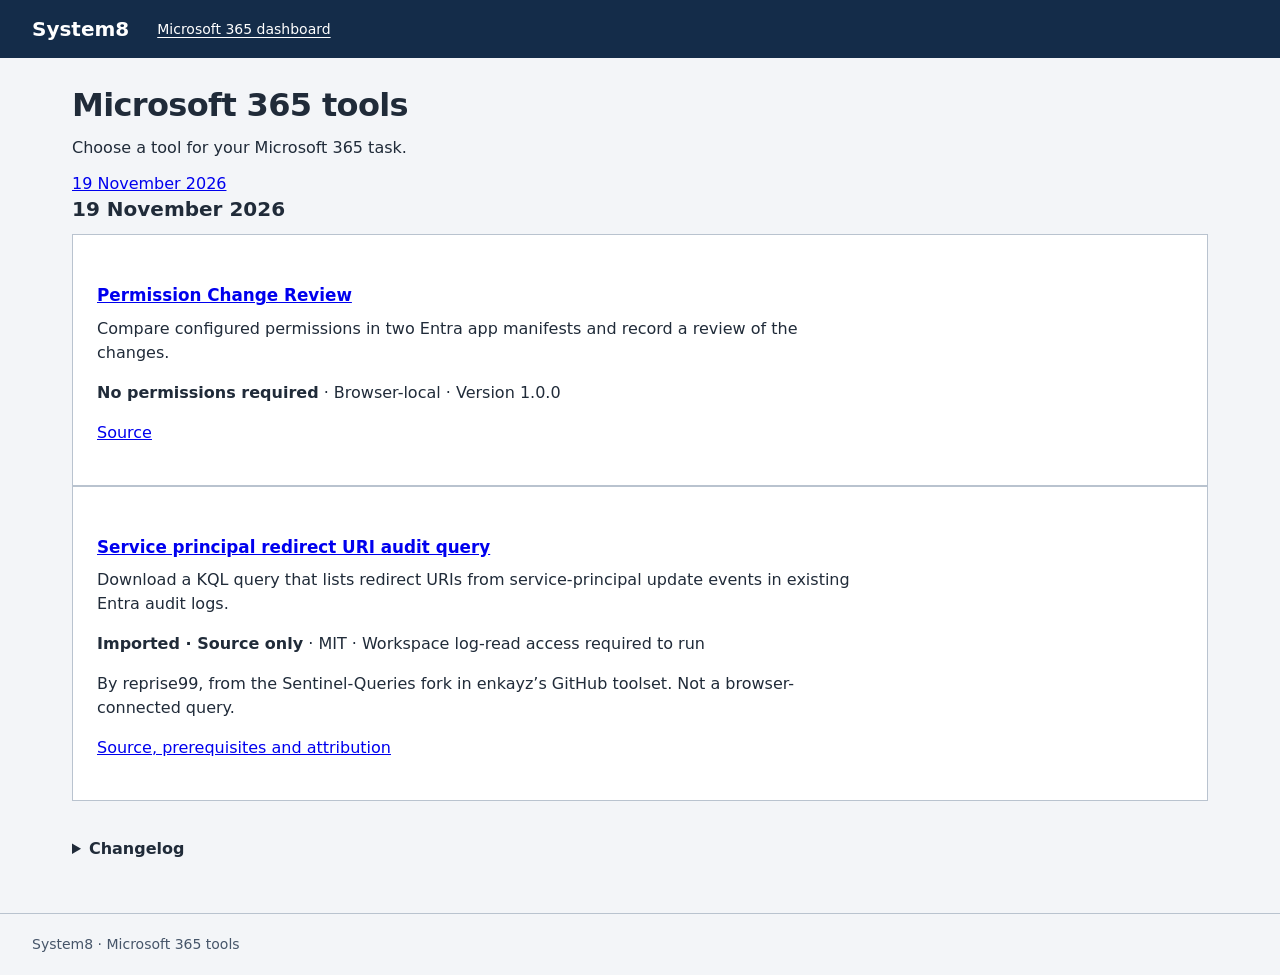
==== public/tools/index.html @ 9b2fc0ae "Publish manifest permission review and attributed query archive" ====
<!doctype html>
<html lang="en"><head><meta charset="utf-8"><meta name="viewport" content="width=device-width,initial-scale=1"><meta name="referrer" content="no-referrer"><meta http-equiv="Content-Security-Policy" content="default-src 'none'; style-src 'self'; base-uri 'none'; form-action 'none'"><title>Microsoft 365 tools · System8</title><link rel="stylesheet" href="./permission-change-review/style.css"></head><body><a class="skip" href="#main">Skip to tools</a><header><span class="brand">System8</span><a href="/">Microsoft 365 dashboard</a></header><main id="main"><h1>Microsoft 365 tools</h1><p class="purpose">Choose a tool for your Microsoft 365 task.</p><nav aria-label="Browse by date"><a href="#date-2026-11-19">19 November 2026</a></nav><section id="date-2026-11-19"><h2><time datetime="2026-11-19">19 November 2026</time></h2><article class="workspace"><h3><a href="./permission-change-review/">Permission Change Review</a></h3><p>Compare configured permissions in two Entra app manifests and record a review of the changes.</p><p><strong>No permissions required</strong> · Browser-local · Version 1.0.0</p><p><a href="https://github.com/enkayz/system8-m365-tools/tree/main/public/tools/permission-change-review">Source</a></p></article><article class="workspace"><h3><a href="./redirect-uri-audit/">Service principal redirect URI audit query</a></h3><p>Download a KQL query that lists redirect URIs from service-principal update events in existing Entra audit logs.</p><p><strong>Imported · Source only</strong> · MIT · Workspace log-read access required to run</p><p>By reprise99, from the Sentinel-Queries fork in enkayz’s GitHub toolset. Not a browser-connected query.</p><p><a href="./redirect-uri-audit/">Source, prerequisites and attribution</a></p></article></section><details class="data-help"><summary>Changelog</summary><p><time datetime="2026-11-19">2026-11-19</time> · Permission Change Review 1.0.0; added the attributed redirect URI query source download. The comparison begun on 18 November is first released today.</p></details></main><footer>System8 · Microsoft 365 tools</footer></body></html>
---- public/tools/permission-change-review/style.css ----
:root{font-family:"Segoe UI",system-ui,sans-serif;color:#202b39;background:#f3f5f8;font-size:16px;line-height:1.5;--blue:#005a9e;--navy:#142c49;--border:#b9c3cf;--muted:#465569;accent-color:var(--blue);color-scheme:light}*{box-sizing:border-box}body{margin:0}::selection{background:#bddcff;color:#142c49}:focus-visible{outline:3px solid #005a9e;outline-offset:3px}header{background:var(--navy);color:#fff;display:flex;flex-wrap:wrap;align-items:center;gap:28px;padding:14px 32px;font-size:.875rem}.brand{font-size:1.25rem;font-weight:650}main{max-width:1200px;margin:auto;padding:28px 32px 40px}h1{font-size:2rem;line-height:1.2;margin:0 0 12px;font-weight:650;letter-spacing:-.02em}h2{font-size:1.25rem;line-height:1.3;margin:0 0 12px;font-weight:650}h3{font-size:1.05rem;margin:24px 0 8px}.purpose{margin:0 0 12px}.custody{font-size:.875rem;color:#244361;margin:0 0 24px}p{max-width:75ch;margin:8px 0 16px}.workspace{background:#fff;border:1px solid var(--border);padding:24px}.help{color:var(--muted);font-size:.875rem}.editors{display:grid;grid-template-columns:minmax(0,1fr) minmax(0,1fr);gap:24px;margin-top:20px}label{display:block;font-weight:600;font-size:.9375rem;margin-bottom:8px}textarea,select,button,input{font:inherit;border-radius:3px}textarea{width:100%;min-height:210px;resize:vertical;padding:12px;border:1px solid #718298;background:#fff;color:#202b39;caret-color:var(--blue);font-size:.875rem}textarea::placeholder{color:#536278}textarea[aria-invalid=true]{border-color:#a4262c}.error{color:#a4262c;font-size:.875rem;min-height:21px;margin:4px 0 8px}.actions{display:flex;gap:12px;flex-wrap:wrap}button{padding:9px 16px;min-height:44px;cursor:pointer;border:1px solid #718298;background:#fff;color:#202b39;font-weight:600}button:hover:enabled{background:#e8eff7}.primary{background:var(--blue);border-color:var(--blue);color:#fff}.primary:hover:enabled{background:#004578}button:disabled{background:#e7ebef;color:#5b6673;border-color:#b9c3cf;cursor:not-allowed}#status{font-size:.875rem;color:var(--muted);margin:12px 0 0}#results{margin-top:32px}#results-heading:focus{outline-offset:6px}.notice{background:#e7eff8;padding:12px 16px;border:1px solid #9db9d5;font-size:.9375rem}.counts{display:flex;gap:0;flex-wrap:wrap;background:#e7edf4;border-block:1px solid var(--border);font-variant-numeric:tabular-nums}.counts span{padding:12px 24px 12px 0;margin-left:16px}.counts strong{font-size:1.125rem}.permissions{list-style:none;padding:0;margin:0}.permissions li{background:#fff;border:1px solid var(--border);padding:16px;margin-bottom:12px;overflow-wrap:anywhere}.permission-title{font-weight:650;margin:0 0 8px}.permission-id{margin:4px 0;font-size:.875rem}code{font-size:.875rem;overflow-wrap:anywhere}.role-note{color:#674500;background:#fff1ce;padding:8px 12px;margin:12px 0}.export{border-top:1px solid var(--border);padding-top:24px;margin-top:32px}.export p{font-size:.9375rem}.data-help{margin-top:28px}summary{cursor:pointer;font-weight:600;padding:8px 0;min-height:44px}details p{font-size:.9375rem;color:var(--muted)}footer{padding:20px 32px;border-top:1px solid var(--border);color:var(--muted);font-size:.875rem}.skip{position:absolute;left:8px;top:-100px;background:#fff;color:var(--blue);padding:12px;z-index:2}.skip:focus{top:8px}[hidden]{display:none!important}@media(max-width:650px){header{padding:12px 16px;gap:16px}main{padding:24px 16px 32px}h1{font-size:1.625rem}.workspace{padding:16px}.editors{grid-template-columns:minmax(0,1fr);gap:12px}textarea{min-height:170px}.actions{flex-direction:column}.actions button{width:100%}.counts span{padding-right:12px;margin-left:12px}footer{padding:16px}input[type=file]{max-width:100%}}.review-reason{min-height:80px}select{padding:8px 12px;border:1px solid #718298;background:#fff;color:#202b39;min-height:44px;margin-bottom:16px}header a{color:#fff;text-underline-offset:3px}header a:focus-visible{outline-color:#fff}footer a{color:var(--blue);text-underline-offset:3px}@media(forced-colors:active){button,.permissions li,.notice{border:1px solid ButtonText}}
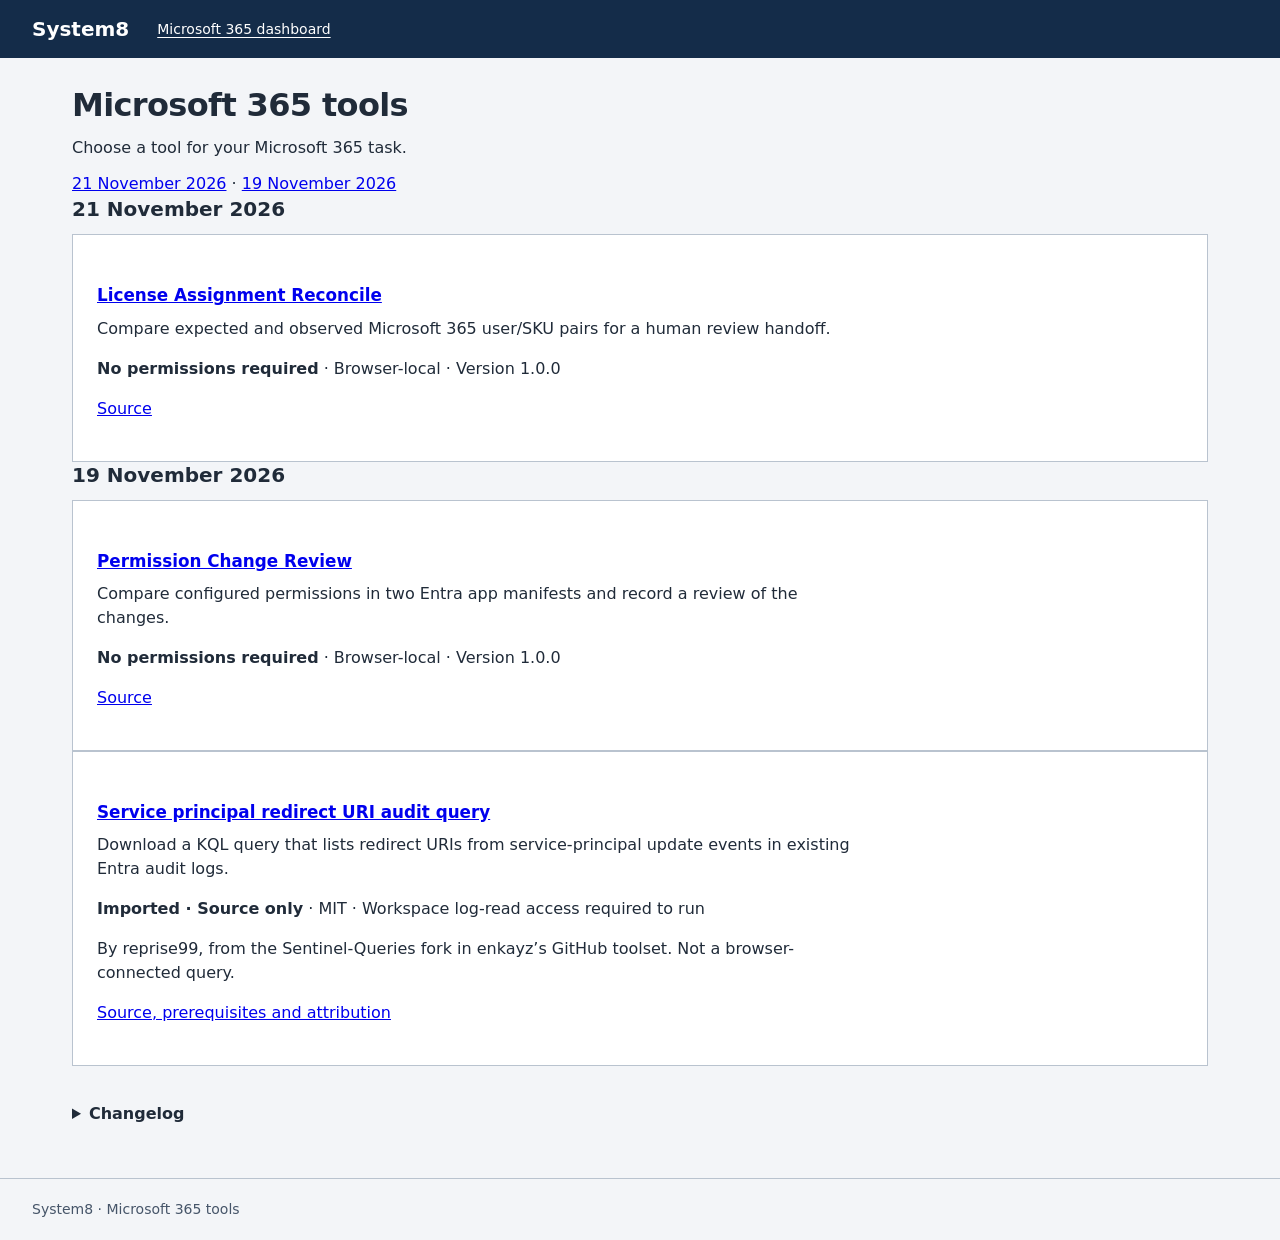
==== commit 955e9883: "feat: publish local license assignment reconciliation tool" ====
--- a/public/tools/index.html
+++ b/public/tools/index.html
@@ -1,2 +1,2 @@
 <!doctype html>
-<html lang="en"><head><meta charset="utf-8"><meta name="viewport" content="width=device-width,initial-scale=1"><meta name="referrer" content="no-referrer"><meta http-equiv="Content-Security-Policy" content="default-src 'none'; style-src 'self'; base-uri 'none'; form-action 'none'"><title>Microsoft 365 tools · System8</title><link rel="stylesheet" href="./permission-change-review/style.css"></head><body><a class="skip" href="#main">Skip to tools</a><header><span class="brand">System8</span><a href="/">Microsoft 365 dashboard</a></header><main id="main"><h1>Microsoft 365 tools</h1><p class="purpose">Choose a tool for your Microsoft 365 task.</p><nav aria-label="Browse by date"><a href="#date-2026-11-19">19 November 2026</a></nav><section id="date-2026-11-19"><h2><time datetime="2026-11-19">19 November 2026</time></h2><article class="workspace"><h3><a href="./permission-change-review/">Permission Change Review</a></h3><p>Compare configured permissions in two Entra app manifests and record a review of the changes.</p><p><strong>No permissions required</strong> · Browser-local · Version 1.0.0</p><p><a href="https://github.com/enkayz/system8-m365-tools/tree/main/public/tools/permission-change-review">Source</a></p></article><article class="workspace"><h3><a href="./redirect-uri-audit/">Service principal redirect URI audit query</a></h3><p>Download a KQL query that lists redirect URIs from service-principal update events in existing Entra audit logs.</p><p><strong>Imported · Source only</strong> · MIT · Workspace log-read access required to run</p><p>By reprise99, from the Sentinel-Queries fork in enkayz’s GitHub toolset. Not a browser-connected query.</p><p><a href="./redirect-uri-audit/">Source, prerequisites and attribution</a></p></article></section><details class="data-help"><summary>Changelog</summary><p><time datetime="2026-11-19">2026-11-19</time> · Permission Change Review 1.0.0; added the attributed redirect URI query source download. The comparison begun on 18 November is first released today.</p></details></main><footer>System8 · Microsoft 365 tools</footer></body></html>
+<html lang="en"><head><meta charset="utf-8"><meta name="viewport" content="width=device-width,initial-scale=1"><meta name="referrer" content="no-referrer"><meta http-equiv="Content-Security-Policy" content="default-src 'none'; style-src 'self'; base-uri 'none'; form-action 'none'"><title>Microsoft 365 tools · System8</title><link rel="stylesheet" href="./permission-change-review/style.css"></head><body><a class="skip" href="#main">Skip to tools</a><header><span class="brand">System8</span><a href="/">Microsoft 365 dashboard</a></header><main id="main"><h1>Microsoft 365 tools</h1><p class="purpose">Choose a tool for your Microsoft 365 task.</p><nav aria-label="Browse by date"><a href="#date-2026-11-21">21 November 2026</a> · <a href="#date-2026-11-19">19 November 2026</a></nav><section id="date-2026-11-21"><h2><time datetime="2026-11-21">21 November 2026</time></h2><article class="workspace"><h3><a href="./license-assignment-reconcile/">License Assignment Reconcile</a></h3><p>Compare expected and observed Microsoft 365 user/SKU pairs for a human review handoff.</p><p><strong>No permissions required</strong> · Browser-local · Version 1.0.0</p><p><a href="https://github.com/enkayz/system8-m365-tools/tree/main/public/tools/license-assignment-reconcile">Source</a></p></article></section><section id="date-2026-11-19"><h2><time datetime="2026-11-19">19 November 2026</time></h2><article class="workspace"><h3><a href="./permission-change-review/">Permission Change Review</a></h3><p>Compare configured permissions in two Entra app manifests and record a review of the changes.</p><p><strong>No permissions required</strong> · Browser-local · Version 1.0.0</p><p><a href="https://github.com/enkayz/system8-m365-tools/tree/main/public/tools/permission-change-review">Source</a></p></article><article class="workspace"><h3><a href="./redirect-uri-audit/">Service principal redirect URI audit query</a></h3><p>Download a KQL query that lists redirect URIs from service-principal update events in existing Entra audit logs.</p><p><strong>Imported · Source only</strong> · MIT · Workspace log-read access required to run</p><p>By reprise99, from the Sentinel-Queries fork in enkayz’s GitHub toolset. Not a browser-connected query.</p><p><a href="./redirect-uri-audit/">Source, prerequisites and attribution</a></p></article></section><details class="data-help"><summary>Changelog</summary><p><time datetime="2026-11-21">2026-11-21</time> · License Assignment Reconcile 1.0.0: local CSV comparison and JSON/CSV handoff.</p><p><time datetime="2026-11-19">2026-11-19</time> · Permission Change Review 1.0.0; added the attributed redirect URI query source download. The comparison begun on 18 November was first published on 19 November.</p></details></main><footer>System8 · Microsoft 365 tools</footer></body></html>
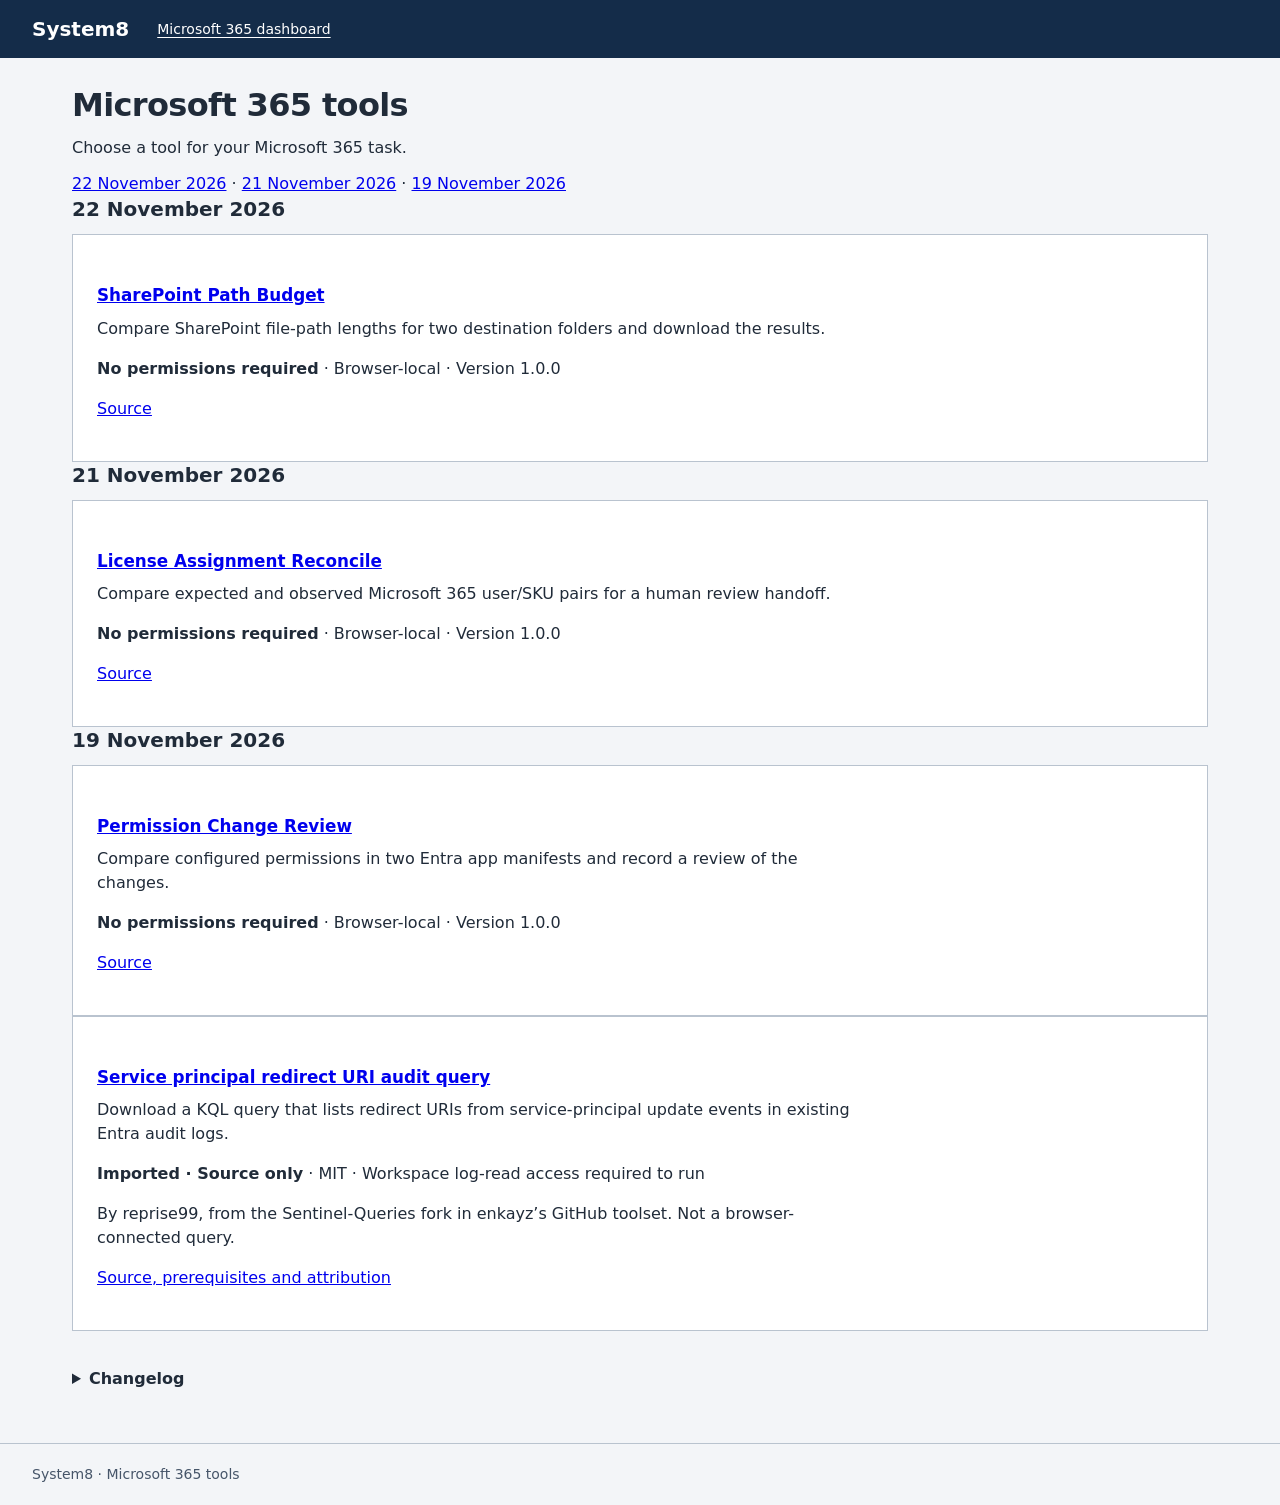
==== commit 49866673: "feat: add SharePoint destination path budget tool" ====
--- a/public/tools/index.html
+++ b/public/tools/index.html
@@ -1,2 +1,2 @@
 <!doctype html>
-<html lang="en"><head><meta charset="utf-8"><meta name="viewport" content="width=device-width,initial-scale=1"><meta name="referrer" content="no-referrer"><meta http-equiv="Content-Security-Policy" content="default-src 'none'; style-src 'self'; base-uri 'none'; form-action 'none'"><title>Microsoft 365 tools · System8</title><link rel="stylesheet" href="./permission-change-review/style.css"></head><body><a class="skip" href="#main">Skip to tools</a><header><span class="brand">System8</span><a href="/">Microsoft 365 dashboard</a></header><main id="main"><h1>Microsoft 365 tools</h1><p class="purpose">Choose a tool for your Microsoft 365 task.</p><nav aria-label="Browse by date"><a href="#date-2026-11-21">21 November 2026</a> · <a href="#date-2026-11-19">19 November 2026</a></nav><section id="date-2026-11-21"><h2><time datetime="2026-11-21">21 November 2026</time></h2><article class="workspace"><h3><a href="./license-assignment-reconcile/">License Assignment Reconcile</a></h3><p>Compare expected and observed Microsoft 365 user/SKU pairs for a human review handoff.</p><p><strong>No permissions required</strong> · Browser-local · Version 1.0.0</p><p><a href="https://github.com/enkayz/system8-m365-tools/tree/main/public/tools/license-assignment-reconcile">Source</a></p></article></section><section id="date-2026-11-19"><h2><time datetime="2026-11-19">19 November 2026</time></h2><article class="workspace"><h3><a href="./permission-change-review/">Permission Change Review</a></h3><p>Compare configured permissions in two Entra app manifests and record a review of the changes.</p><p><strong>No permissions required</strong> · Browser-local · Version 1.0.0</p><p><a href="https://github.com/enkayz/system8-m365-tools/tree/main/public/tools/permission-change-review">Source</a></p></article><article class="workspace"><h3><a href="./redirect-uri-audit/">Service principal redirect URI audit query</a></h3><p>Download a KQL query that lists redirect URIs from service-principal update events in existing Entra audit logs.</p><p><strong>Imported · Source only</strong> · MIT · Workspace log-read access required to run</p><p>By reprise99, from the Sentinel-Queries fork in enkayz’s GitHub toolset. Not a browser-connected query.</p><p><a href="./redirect-uri-audit/">Source, prerequisites and attribution</a></p></article></section><details class="data-help"><summary>Changelog</summary><p><time datetime="2026-11-21">2026-11-21</time> · License Assignment Reconcile 1.0.0: local CSV comparison and JSON/CSV handoff.</p><p><time datetime="2026-11-19">2026-11-19</time> · Permission Change Review 1.0.0; added the attributed redirect URI query source download. The comparison begun on 18 November was first published on 19 November.</p></details></main><footer>System8 · Microsoft 365 tools</footer></body></html>
+<html lang="en"><head><meta charset="utf-8"><meta name="viewport" content="width=device-width,initial-scale=1"><meta name="referrer" content="no-referrer"><meta http-equiv="Content-Security-Policy" content="default-src 'none'; style-src 'self'; base-uri 'none'; form-action 'none'"><title>Microsoft 365 tools · System8</title><link rel="stylesheet" href="./permission-change-review/style.css"></head><body><a class="skip" href="#main">Skip to tools</a><header><span class="brand">System8</span><a href="/">Microsoft 365 dashboard</a></header><main id="main"><h1>Microsoft 365 tools</h1><p class="purpose">Choose a tool for your Microsoft 365 task.</p><nav aria-label="Browse by date"><a href="#date-2026-11-22">22 November 2026</a> · <a href="#date-2026-11-21">21 November 2026</a> · <a href="#date-2026-11-19">19 November 2026</a></nav><section id="date-2026-11-22"><h2><time datetime="2026-11-22">22 November 2026</time></h2><article class="workspace"><h3><a href="./sharepoint-path-budget/">SharePoint Path Budget</a></h3><p>Compare SharePoint file-path lengths for two destination folders and download the results.</p><p><strong>No permissions required</strong> · Browser-local · Version 1.0.0</p><p><a href="https://github.com/enkayz/system8-m365-tools/tree/main/public/tools/sharepoint-path-budget">Source</a></p></article></section><section id="date-2026-11-21"><h2><time datetime="2026-11-21">21 November 2026</time></h2><article class="workspace"><h3><a href="./license-assignment-reconcile/">License Assignment Reconcile</a></h3><p>Compare expected and observed Microsoft 365 user/SKU pairs for a human review handoff.</p><p><strong>No permissions required</strong> · Browser-local · Version 1.0.0</p><p><a href="https://github.com/enkayz/system8-m365-tools/tree/main/public/tools/license-assignment-reconcile">Source</a></p></article></section><section id="date-2026-11-19"><h2><time datetime="2026-11-19">19 November 2026</time></h2><article class="workspace"><h3><a href="./permission-change-review/">Permission Change Review</a></h3><p>Compare configured permissions in two Entra app manifests and record a review of the changes.</p><p><strong>No permissions required</strong> · Browser-local · Version 1.0.0</p><p><a href="https://github.com/enkayz/system8-m365-tools/tree/main/public/tools/permission-change-review">Source</a></p></article><article class="workspace"><h3><a href="./redirect-uri-audit/">Service principal redirect URI audit query</a></h3><p>Download a KQL query that lists redirect URIs from service-principal update events in existing Entra audit logs.</p><p><strong>Imported · Source only</strong> · MIT · Workspace log-read access required to run</p><p>By reprise99, from the Sentinel-Queries fork in enkayz’s GitHub toolset. Not a browser-connected query.</p><p><a href="./redirect-uri-audit/">Source, prerequisites and attribution</a></p></article></section><details class="data-help"><summary>Changelog</summary><p><time datetime="2026-11-22">2026-11-22</time> · SharePoint Path Budget 1.0.0: destination scenarios and local file-path review.</p><p><time datetime="2026-11-21">2026-11-21</time> · License Assignment Reconcile 1.0.0: local CSV comparison and JSON/CSV handoff.</p><p><time datetime="2026-11-19">2026-11-19</time> · Permission Change Review 1.0.0; added the attributed redirect URI query source download. The comparison begun on 18 November was first published on 19 November.</p></details></main><footer>System8 · Microsoft 365 tools</footer></body></html>
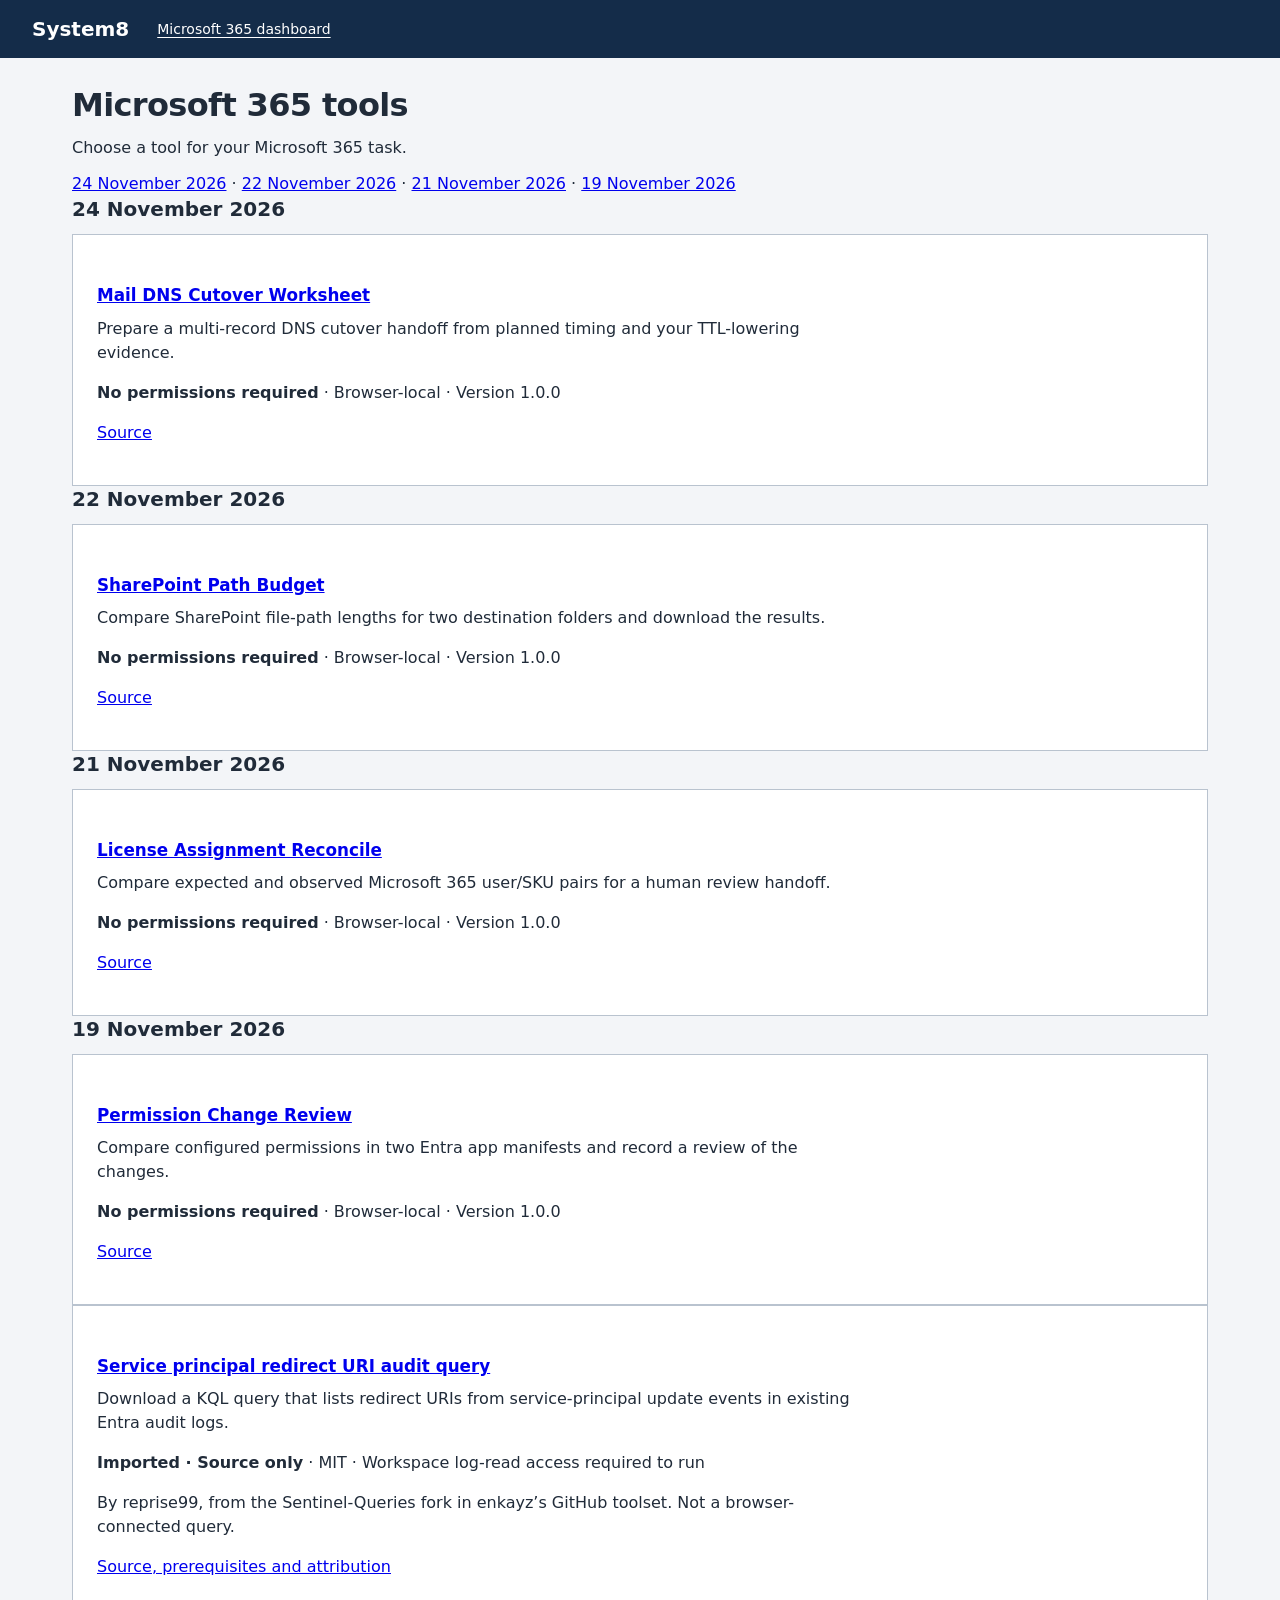
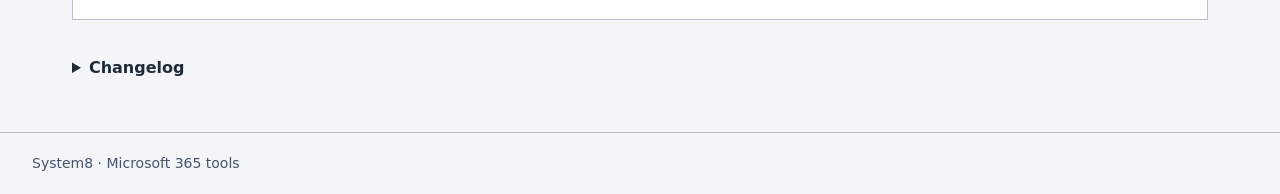
==== commit be54e677: "feat: add mail DNS cutover evidence worksheet" ====
--- a/public/tools/index.html
+++ b/public/tools/index.html
@@ -1,2 +1,2 @@
 <!doctype html>
-<html lang="en"><head><meta charset="utf-8"><meta name="viewport" content="width=device-width,initial-scale=1"><meta name="referrer" content="no-referrer"><meta http-equiv="Content-Security-Policy" content="default-src 'none'; style-src 'self'; base-uri 'none'; form-action 'none'"><title>Microsoft 365 tools · System8</title><link rel="stylesheet" href="./permission-change-review/style.css"></head><body><a class="skip" href="#main">Skip to tools</a><header><span class="brand">System8</span><a href="/">Microsoft 365 dashboard</a></header><main id="main"><h1>Microsoft 365 tools</h1><p class="purpose">Choose a tool for your Microsoft 365 task.</p><nav aria-label="Browse by date"><a href="#date-2026-11-22">22 November 2026</a> · <a href="#date-2026-11-21">21 November 2026</a> · <a href="#date-2026-11-19">19 November 2026</a></nav><section id="date-2026-11-22"><h2><time datetime="2026-11-22">22 November 2026</time></h2><article class="workspace"><h3><a href="./sharepoint-path-budget/">SharePoint Path Budget</a></h3><p>Compare SharePoint file-path lengths for two destination folders and download the results.</p><p><strong>No permissions required</strong> · Browser-local · Version 1.0.0</p><p><a href="https://github.com/enkayz/system8-m365-tools/tree/main/public/tools/sharepoint-path-budget">Source</a></p></article></section><section id="date-2026-11-21"><h2><time datetime="2026-11-21">21 November 2026</time></h2><article class="workspace"><h3><a href="./license-assignment-reconcile/">License Assignment Reconcile</a></h3><p>Compare expected and observed Microsoft 365 user/SKU pairs for a human review handoff.</p><p><strong>No permissions required</strong> · Browser-local · Version 1.0.0</p><p><a href="https://github.com/enkayz/system8-m365-tools/tree/main/public/tools/license-assignment-reconcile">Source</a></p></article></section><section id="date-2026-11-19"><h2><time datetime="2026-11-19">19 November 2026</time></h2><article class="workspace"><h3><a href="./permission-change-review/">Permission Change Review</a></h3><p>Compare configured permissions in two Entra app manifests and record a review of the changes.</p><p><strong>No permissions required</strong> · Browser-local · Version 1.0.0</p><p><a href="https://github.com/enkayz/system8-m365-tools/tree/main/public/tools/permission-change-review">Source</a></p></article><article class="workspace"><h3><a href="./redirect-uri-audit/">Service principal redirect URI audit query</a></h3><p>Download a KQL query that lists redirect URIs from service-principal update events in existing Entra audit logs.</p><p><strong>Imported · Source only</strong> · MIT · Workspace log-read access required to run</p><p>By reprise99, from the Sentinel-Queries fork in enkayz’s GitHub toolset. Not a browser-connected query.</p><p><a href="./redirect-uri-audit/">Source, prerequisites and attribution</a></p></article></section><details class="data-help"><summary>Changelog</summary><p><time datetime="2026-11-22">2026-11-22</time> · SharePoint Path Budget 1.0.0: destination scenarios and local file-path review.</p><p><time datetime="2026-11-21">2026-11-21</time> · License Assignment Reconcile 1.0.0: local CSV comparison and JSON/CSV handoff.</p><p><time datetime="2026-11-19">2026-11-19</time> · Permission Change Review 1.0.0; added the attributed redirect URI query source download. The comparison begun on 18 November was first published on 19 November.</p></details></main><footer>System8 · Microsoft 365 tools</footer></body></html>
+<html lang="en"><head><meta charset="utf-8"><meta name="viewport" content="width=device-width,initial-scale=1"><meta name="referrer" content="no-referrer"><meta http-equiv="Content-Security-Policy" content="default-src 'none'; style-src 'self'; base-uri 'none'; form-action 'none'"><title>Microsoft 365 tools · System8</title><link rel="stylesheet" href="./permission-change-review/style.css"></head><body><a class="skip" href="#main">Skip to tools</a><header><span class="brand">System8</span><a href="/">Microsoft 365 dashboard</a></header><main id="main"><h1>Microsoft 365 tools</h1><p class="purpose">Choose a tool for your Microsoft 365 task.</p><nav aria-label="Browse by date"><a href="#date-2026-11-24">24 November 2026</a> · <a href="#date-2026-11-22">22 November 2026</a> · <a href="#date-2026-11-21">21 November 2026</a> · <a href="#date-2026-11-19">19 November 2026</a></nav><section id="date-2026-11-24"><h2><time datetime="2026-11-24">24 November 2026</time></h2><article class="workspace"><h3><a href="./mail-dns-cutover/">Mail DNS Cutover Worksheet</a></h3><p>Prepare a multi-record DNS cutover handoff from planned timing and your TTL-lowering evidence.</p><p><strong>No permissions required</strong> · Browser-local · Version 1.0.0</p><p><a href="https://github.com/enkayz/system8-m365-tools/tree/main/public/tools/mail-dns-cutover">Source</a></p></article></section><section id="date-2026-11-22"><h2><time datetime="2026-11-22">22 November 2026</time></h2><article class="workspace"><h3><a href="./sharepoint-path-budget/">SharePoint Path Budget</a></h3><p>Compare SharePoint file-path lengths for two destination folders and download the results.</p><p><strong>No permissions required</strong> · Browser-local · Version 1.0.0</p><p><a href="https://github.com/enkayz/system8-m365-tools/tree/main/public/tools/sharepoint-path-budget">Source</a></p></article></section><section id="date-2026-11-21"><h2><time datetime="2026-11-21">21 November 2026</time></h2><article class="workspace"><h3><a href="./license-assignment-reconcile/">License Assignment Reconcile</a></h3><p>Compare expected and observed Microsoft 365 user/SKU pairs for a human review handoff.</p><p><strong>No permissions required</strong> · Browser-local · Version 1.0.0</p><p><a href="https://github.com/enkayz/system8-m365-tools/tree/main/public/tools/license-assignment-reconcile">Source</a></p></article></section><section id="date-2026-11-19"><h2><time datetime="2026-11-19">19 November 2026</time></h2><article class="workspace"><h3><a href="./permission-change-review/">Permission Change Review</a></h3><p>Compare configured permissions in two Entra app manifests and record a review of the changes.</p><p><strong>No permissions required</strong> · Browser-local · Version 1.0.0</p><p><a href="https://github.com/enkayz/system8-m365-tools/tree/main/public/tools/permission-change-review">Source</a></p></article><article class="workspace"><h3><a href="./redirect-uri-audit/">Service principal redirect URI audit query</a></h3><p>Download a KQL query that lists redirect URIs from service-principal update events in existing Entra audit logs.</p><p><strong>Imported · Source only</strong> · MIT · Workspace log-read access required to run</p><p>By reprise99, from the Sentinel-Queries fork in enkayz’s GitHub toolset. Not a browser-connected query.</p><p><a href="./redirect-uri-audit/">Source, prerequisites and attribution</a></p></article></section><details class="data-help"><summary>Changelog</summary><p><time datetime="2026-11-24">2026-11-24</time> · Mail DNS Cutover Worksheet 1.0.0: per-RRset timing, lowering evidence and JSON/CSV handoff.</p><p><time datetime="2026-11-22">2026-11-22</time> · SharePoint Path Budget 1.0.0: destination scenarios and local file-path review.</p><p><time datetime="2026-11-21">2026-11-21</time> · License Assignment Reconcile 1.0.0: local CSV comparison and JSON/CSV handoff.</p><p><time datetime="2026-11-19">2026-11-19</time> · Permission Change Review 1.0.0; added the attributed redirect URI query source download. The comparison begun on 18 November was first published on 19 November.</p></details></main><footer>System8 · Microsoft 365 tools</footer></body></html>
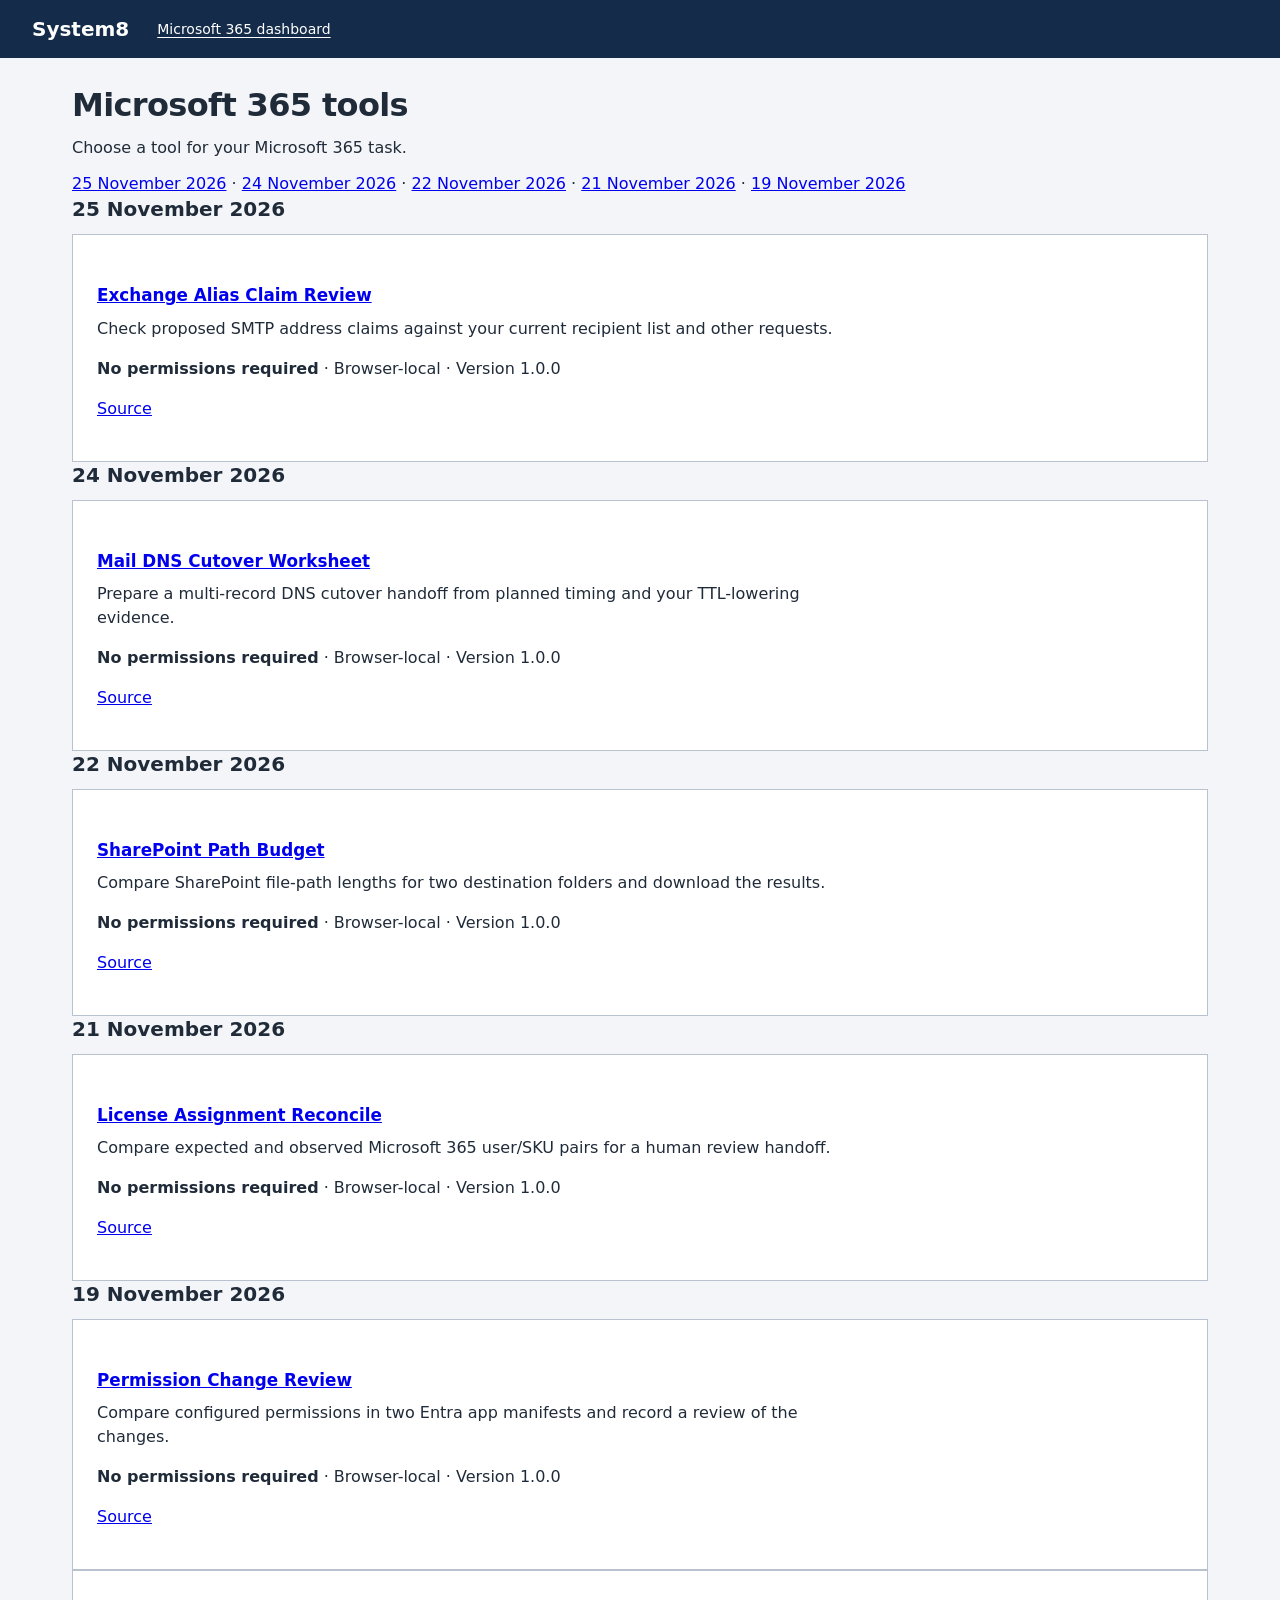
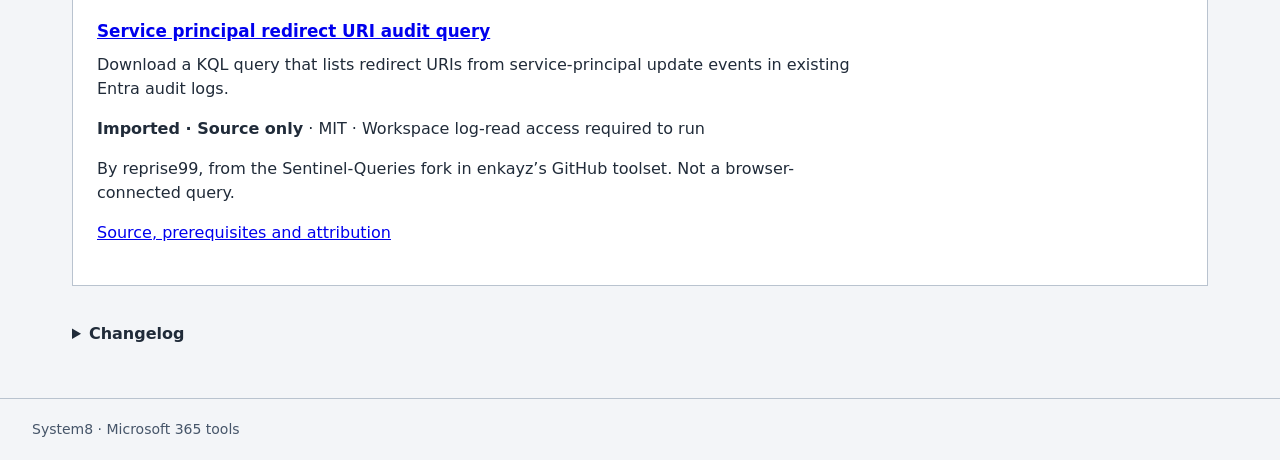
==== commit 6b25d7c7: "feat: add Exchange SMTP alias claim review" ====
--- a/public/tools/index.html
+++ b/public/tools/index.html
@@ -1,2 +1,2 @@
 <!doctype html>
-<html lang="en"><head><meta charset="utf-8"><meta name="viewport" content="width=device-width,initial-scale=1"><meta name="referrer" content="no-referrer"><meta http-equiv="Content-Security-Policy" content="default-src 'none'; style-src 'self'; base-uri 'none'; form-action 'none'"><title>Microsoft 365 tools · System8</title><link rel="stylesheet" href="./permission-change-review/style.css"></head><body><a class="skip" href="#main">Skip to tools</a><header><span class="brand">System8</span><a href="/">Microsoft 365 dashboard</a></header><main id="main"><h1>Microsoft 365 tools</h1><p class="purpose">Choose a tool for your Microsoft 365 task.</p><nav aria-label="Browse by date"><a href="#date-2026-11-24">24 November 2026</a> · <a href="#date-2026-11-22">22 November 2026</a> · <a href="#date-2026-11-21">21 November 2026</a> · <a href="#date-2026-11-19">19 November 2026</a></nav><section id="date-2026-11-24"><h2><time datetime="2026-11-24">24 November 2026</time></h2><article class="workspace"><h3><a href="./mail-dns-cutover/">Mail DNS Cutover Worksheet</a></h3><p>Prepare a multi-record DNS cutover handoff from planned timing and your TTL-lowering evidence.</p><p><strong>No permissions required</strong> · Browser-local · Version 1.0.0</p><p><a href="https://github.com/enkayz/system8-m365-tools/tree/main/public/tools/mail-dns-cutover">Source</a></p></article></section><section id="date-2026-11-22"><h2><time datetime="2026-11-22">22 November 2026</time></h2><article class="workspace"><h3><a href="./sharepoint-path-budget/">SharePoint Path Budget</a></h3><p>Compare SharePoint file-path lengths for two destination folders and download the results.</p><p><strong>No permissions required</strong> · Browser-local · Version 1.0.0</p><p><a href="https://github.com/enkayz/system8-m365-tools/tree/main/public/tools/sharepoint-path-budget">Source</a></p></article></section><section id="date-2026-11-21"><h2><time datetime="2026-11-21">21 November 2026</time></h2><article class="workspace"><h3><a href="./license-assignment-reconcile/">License Assignment Reconcile</a></h3><p>Compare expected and observed Microsoft 365 user/SKU pairs for a human review handoff.</p><p><strong>No permissions required</strong> · Browser-local · Version 1.0.0</p><p><a href="https://github.com/enkayz/system8-m365-tools/tree/main/public/tools/license-assignment-reconcile">Source</a></p></article></section><section id="date-2026-11-19"><h2><time datetime="2026-11-19">19 November 2026</time></h2><article class="workspace"><h3><a href="./permission-change-review/">Permission Change Review</a></h3><p>Compare configured permissions in two Entra app manifests and record a review of the changes.</p><p><strong>No permissions required</strong> · Browser-local · Version 1.0.0</p><p><a href="https://github.com/enkayz/system8-m365-tools/tree/main/public/tools/permission-change-review">Source</a></p></article><article class="workspace"><h3><a href="./redirect-uri-audit/">Service principal redirect URI audit query</a></h3><p>Download a KQL query that lists redirect URIs from service-principal update events in existing Entra audit logs.</p><p><strong>Imported · Source only</strong> · MIT · Workspace log-read access required to run</p><p>By reprise99, from the Sentinel-Queries fork in enkayz’s GitHub toolset. Not a browser-connected query.</p><p><a href="./redirect-uri-audit/">Source, prerequisites and attribution</a></p></article></section><details class="data-help"><summary>Changelog</summary><p><time datetime="2026-11-24">2026-11-24</time> · Mail DNS Cutover Worksheet 1.0.0: per-RRset timing, lowering evidence and JSON/CSV handoff.</p><p><time datetime="2026-11-22">2026-11-22</time> · SharePoint Path Budget 1.0.0: destination scenarios and local file-path review.</p><p><time datetime="2026-11-21">2026-11-21</time> · License Assignment Reconcile 1.0.0: local CSV comparison and JSON/CSV handoff.</p><p><time datetime="2026-11-19">2026-11-19</time> · Permission Change Review 1.0.0; added the attributed redirect URI query source download. The comparison begun on 18 November was first published on 19 November.</p></details></main><footer>System8 · Microsoft 365 tools</footer></body></html>
+<html lang="en"><head><meta charset="utf-8"><meta name="viewport" content="width=device-width,initial-scale=1"><meta name="referrer" content="no-referrer"><meta http-equiv="Content-Security-Policy" content="default-src 'none'; style-src 'self'; base-uri 'none'; form-action 'none'"><title>Microsoft 365 tools · System8</title><link rel="stylesheet" href="./permission-change-review/style.css"></head><body><a class="skip" href="#main">Skip to tools</a><header><span class="brand">System8</span><a href="/">Microsoft 365 dashboard</a></header><main id="main"><h1>Microsoft 365 tools</h1><p class="purpose">Choose a tool for your Microsoft 365 task.</p><nav aria-label="Browse by date"><a href="#date-2026-11-25">25 November 2026</a> · <a href="#date-2026-11-24">24 November 2026</a> · <a href="#date-2026-11-22">22 November 2026</a> · <a href="#date-2026-11-21">21 November 2026</a> · <a href="#date-2026-11-19">19 November 2026</a></nav><section id="date-2026-11-25"><h2><time datetime="2026-11-25">25 November 2026</time></h2><article class="workspace"><h3><a href="./exchange-alias-claims/">Exchange Alias Claim Review</a></h3><p>Check proposed SMTP address claims against your current recipient list and other requests.</p><p><strong>No permissions required</strong> · Browser-local · Version 1.0.0</p><p><a href="https://github.com/enkayz/system8-m365-tools/tree/main/public/tools/exchange-alias-claims">Source</a></p></article></section><section id="date-2026-11-24"><h2><time datetime="2026-11-24">24 November 2026</time></h2><article class="workspace"><h3><a href="./mail-dns-cutover/">Mail DNS Cutover Worksheet</a></h3><p>Prepare a multi-record DNS cutover handoff from planned timing and your TTL-lowering evidence.</p><p><strong>No permissions required</strong> · Browser-local · Version 1.0.0</p><p><a href="https://github.com/enkayz/system8-m365-tools/tree/main/public/tools/mail-dns-cutover">Source</a></p></article></section><section id="date-2026-11-22"><h2><time datetime="2026-11-22">22 November 2026</time></h2><article class="workspace"><h3><a href="./sharepoint-path-budget/">SharePoint Path Budget</a></h3><p>Compare SharePoint file-path lengths for two destination folders and download the results.</p><p><strong>No permissions required</strong> · Browser-local · Version 1.0.0</p><p><a href="https://github.com/enkayz/system8-m365-tools/tree/main/public/tools/sharepoint-path-budget">Source</a></p></article></section><section id="date-2026-11-21"><h2><time datetime="2026-11-21">21 November 2026</time></h2><article class="workspace"><h3><a href="./license-assignment-reconcile/">License Assignment Reconcile</a></h3><p>Compare expected and observed Microsoft 365 user/SKU pairs for a human review handoff.</p><p><strong>No permissions required</strong> · Browser-local · Version 1.0.0</p><p><a href="https://github.com/enkayz/system8-m365-tools/tree/main/public/tools/license-assignment-reconcile">Source</a></p></article></section><section id="date-2026-11-19"><h2><time datetime="2026-11-19">19 November 2026</time></h2><article class="workspace"><h3><a href="./permission-change-review/">Permission Change Review</a></h3><p>Compare configured permissions in two Entra app manifests and record a review of the changes.</p><p><strong>No permissions required</strong> · Browser-local · Version 1.0.0</p><p><a href="https://github.com/enkayz/system8-m365-tools/tree/main/public/tools/permission-change-review">Source</a></p></article><article class="workspace"><h3><a href="./redirect-uri-audit/">Service principal redirect URI audit query</a></h3><p>Download a KQL query that lists redirect URIs from service-principal update events in existing Entra audit logs.</p><p><strong>Imported · Source only</strong> · MIT · Workspace log-read access required to run</p><p>By reprise99, from the Sentinel-Queries fork in enkayz’s GitHub toolset. Not a browser-connected query.</p><p><a href="./redirect-uri-audit/">Source, prerequisites and attribution</a></p></article></section><details class="data-help"><summary>Changelog</summary><p><time datetime="2026-11-25">2026-11-25</time> · Exchange Alias Claim Review 1.0.0: current and proposed owner conflicts with local JSON/CSV handoff.</p><p><time datetime="2026-11-24">2026-11-24</time> · Mail DNS Cutover Worksheet 1.0.0: per-RRset timing, lowering evidence and JSON/CSV handoff.</p><p><time datetime="2026-11-22">2026-11-22</time> · SharePoint Path Budget 1.0.0: destination scenarios and local file-path review.</p><p><time datetime="2026-11-21">2026-11-21</time> · License Assignment Reconcile 1.0.0: local CSV comparison and JSON/CSV handoff.</p><p><time datetime="2026-11-19">2026-11-19</time> · Permission Change Review 1.0.0; added the attributed redirect URI query source download. The comparison begun on 18 November was first published on 19 November.</p></details></main><footer>System8 · Microsoft 365 tools</footer></body></html>
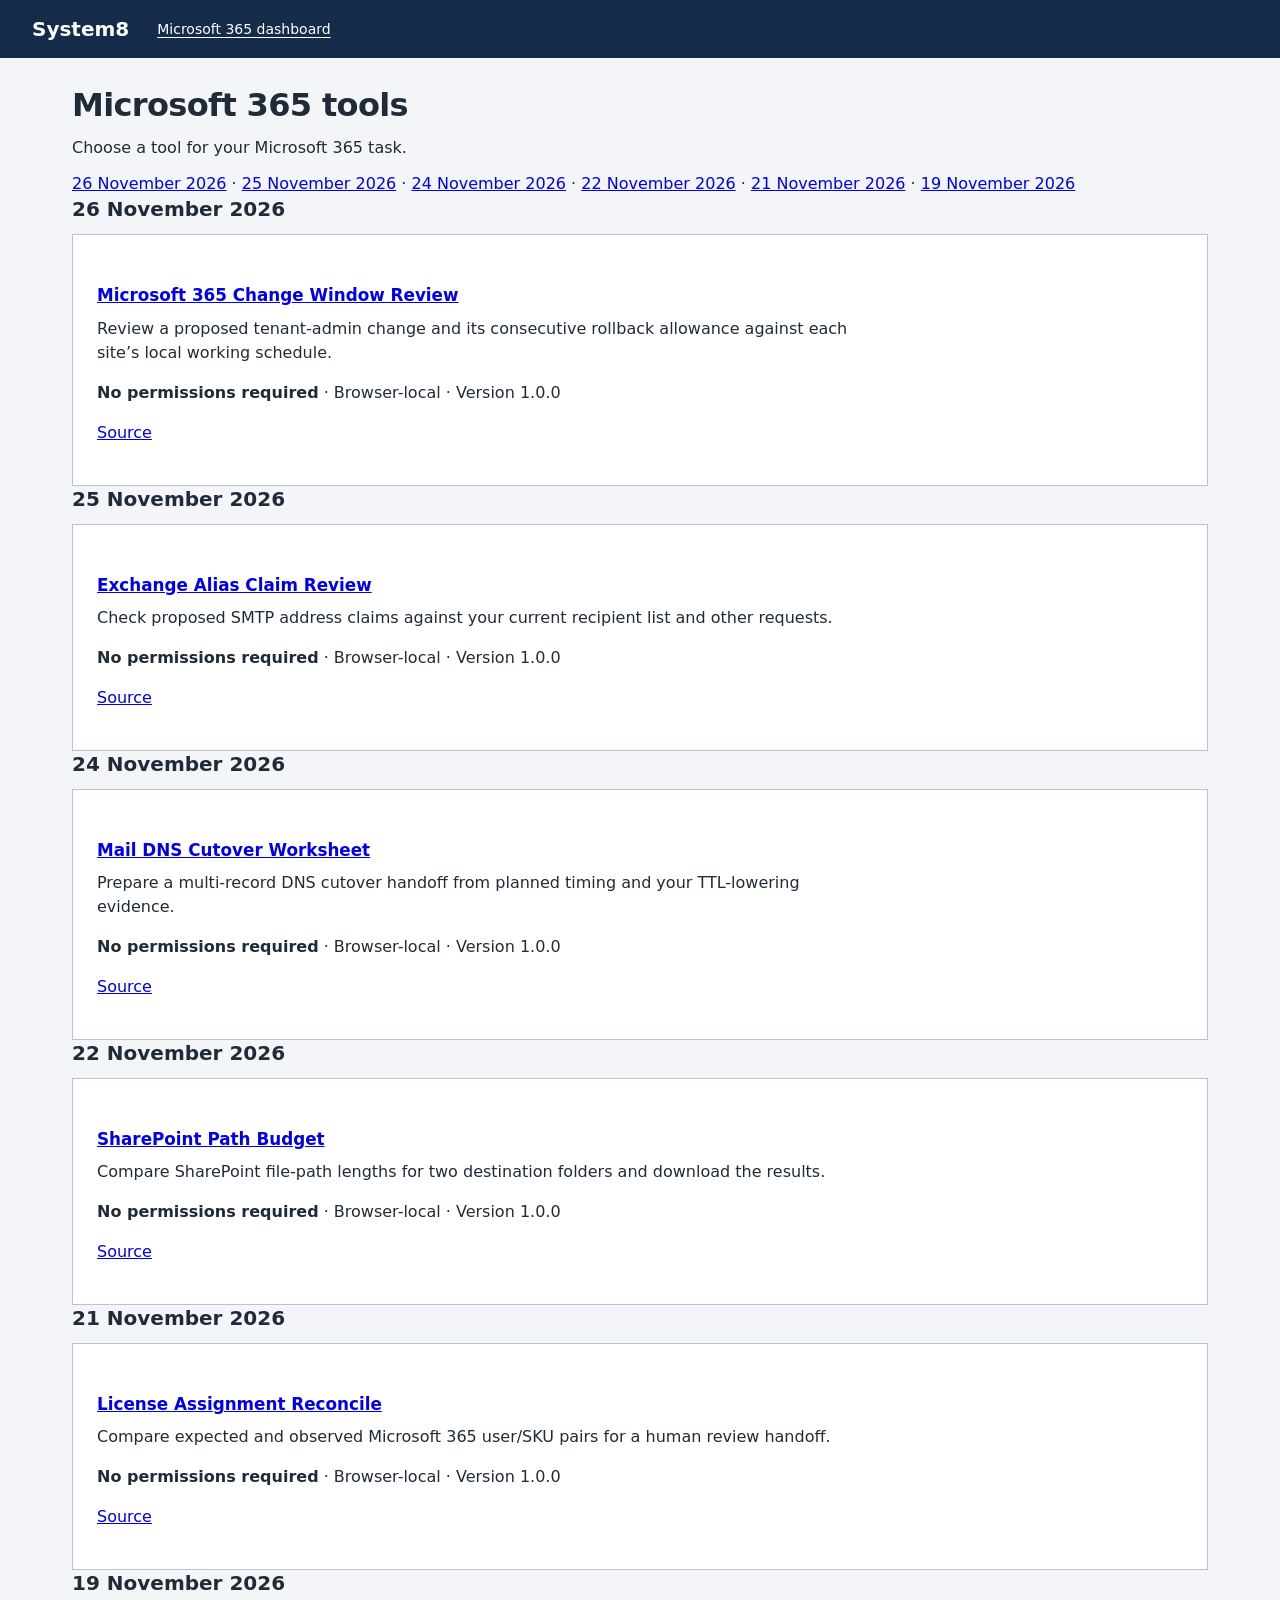
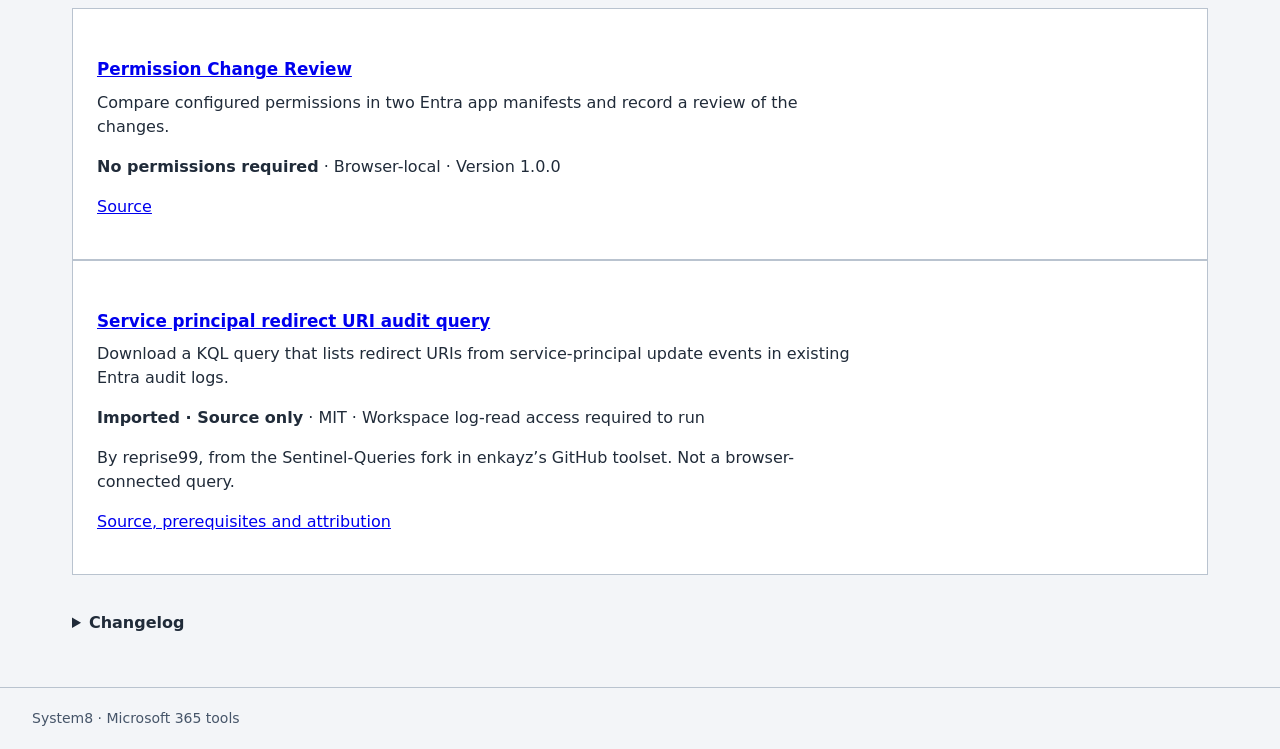
==== commit 2891a3c4: "feat: add Microsoft 365 change window review" ====
--- a/public/tools/index.html
+++ b/public/tools/index.html
@@ -1,2 +1,2 @@
 <!doctype html>
-<html lang="en"><head><meta charset="utf-8"><meta name="viewport" content="width=device-width,initial-scale=1"><meta name="referrer" content="no-referrer"><meta http-equiv="Content-Security-Policy" content="default-src 'none'; style-src 'self'; base-uri 'none'; form-action 'none'"><title>Microsoft 365 tools · System8</title><link rel="stylesheet" href="./permission-change-review/style.css"></head><body><a class="skip" href="#main">Skip to tools</a><header><span class="brand">System8</span><a href="/">Microsoft 365 dashboard</a></header><main id="main"><h1>Microsoft 365 tools</h1><p class="purpose">Choose a tool for your Microsoft 365 task.</p><nav aria-label="Browse by date"><a href="#date-2026-11-25">25 November 2026</a> · <a href="#date-2026-11-24">24 November 2026</a> · <a href="#date-2026-11-22">22 November 2026</a> · <a href="#date-2026-11-21">21 November 2026</a> · <a href="#date-2026-11-19">19 November 2026</a></nav><section id="date-2026-11-25"><h2><time datetime="2026-11-25">25 November 2026</time></h2><article class="workspace"><h3><a href="./exchange-alias-claims/">Exchange Alias Claim Review</a></h3><p>Check proposed SMTP address claims against your current recipient list and other requests.</p><p><strong>No permissions required</strong> · Browser-local · Version 1.0.0</p><p><a href="https://github.com/enkayz/system8-m365-tools/tree/main/public/tools/exchange-alias-claims">Source</a></p></article></section><section id="date-2026-11-24"><h2><time datetime="2026-11-24">24 November 2026</time></h2><article class="workspace"><h3><a href="./mail-dns-cutover/">Mail DNS Cutover Worksheet</a></h3><p>Prepare a multi-record DNS cutover handoff from planned timing and your TTL-lowering evidence.</p><p><strong>No permissions required</strong> · Browser-local · Version 1.0.0</p><p><a href="https://github.com/enkayz/system8-m365-tools/tree/main/public/tools/mail-dns-cutover">Source</a></p></article></section><section id="date-2026-11-22"><h2><time datetime="2026-11-22">22 November 2026</time></h2><article class="workspace"><h3><a href="./sharepoint-path-budget/">SharePoint Path Budget</a></h3><p>Compare SharePoint file-path lengths for two destination folders and download the results.</p><p><strong>No permissions required</strong> · Browser-local · Version 1.0.0</p><p><a href="https://github.com/enkayz/system8-m365-tools/tree/main/public/tools/sharepoint-path-budget">Source</a></p></article></section><section id="date-2026-11-21"><h2><time datetime="2026-11-21">21 November 2026</time></h2><article class="workspace"><h3><a href="./license-assignment-reconcile/">License Assignment Reconcile</a></h3><p>Compare expected and observed Microsoft 365 user/SKU pairs for a human review handoff.</p><p><strong>No permissions required</strong> · Browser-local · Version 1.0.0</p><p><a href="https://github.com/enkayz/system8-m365-tools/tree/main/public/tools/license-assignment-reconcile">Source</a></p></article></section><section id="date-2026-11-19"><h2><time datetime="2026-11-19">19 November 2026</time></h2><article class="workspace"><h3><a href="./permission-change-review/">Permission Change Review</a></h3><p>Compare configured permissions in two Entra app manifests and record a review of the changes.</p><p><strong>No permissions required</strong> · Browser-local · Version 1.0.0</p><p><a href="https://github.com/enkayz/system8-m365-tools/tree/main/public/tools/permission-change-review">Source</a></p></article><article class="workspace"><h3><a href="./redirect-uri-audit/">Service principal redirect URI audit query</a></h3><p>Download a KQL query that lists redirect URIs from service-principal update events in existing Entra audit logs.</p><p><strong>Imported · Source only</strong> · MIT · Workspace log-read access required to run</p><p>By reprise99, from the Sentinel-Queries fork in enkayz’s GitHub toolset. Not a browser-connected query.</p><p><a href="./redirect-uri-audit/">Source, prerequisites and attribution</a></p></article></section><details class="data-help"><summary>Changelog</summary><p><time datetime="2026-11-25">2026-11-25</time> · Exchange Alias Claim Review 1.0.0: current and proposed owner conflicts with local JSON/CSV handoff.</p><p><time datetime="2026-11-24">2026-11-24</time> · Mail DNS Cutover Worksheet 1.0.0: per-RRset timing, lowering evidence and JSON/CSV handoff.</p><p><time datetime="2026-11-22">2026-11-22</time> · SharePoint Path Budget 1.0.0: destination scenarios and local file-path review.</p><p><time datetime="2026-11-21">2026-11-21</time> · License Assignment Reconcile 1.0.0: local CSV comparison and JSON/CSV handoff.</p><p><time datetime="2026-11-19">2026-11-19</time> · Permission Change Review 1.0.0; added the attributed redirect URI query source download. The comparison begun on 18 November was first published on 19 November.</p></details></main><footer>System8 · Microsoft 365 tools</footer></body></html>
+<html lang="en"><head><meta charset="utf-8"><meta name="viewport" content="width=device-width,initial-scale=1"><meta name="referrer" content="no-referrer"><meta http-equiv="Content-Security-Policy" content="default-src 'none'; style-src 'self'; base-uri 'none'; form-action 'none'"><title>Microsoft 365 tools · System8</title><link rel="stylesheet" href="./permission-change-review/style.css"></head><body><a class="skip" href="#main">Skip to tools</a><header><span class="brand">System8</span><a href="/">Microsoft 365 dashboard</a></header><main id="main"><h1>Microsoft 365 tools</h1><p class="purpose">Choose a tool for your Microsoft 365 task.</p><nav aria-label="Browse by date"><a href="#date-2026-11-26">26 November 2026</a> · <a href="#date-2026-11-25">25 November 2026</a> · <a href="#date-2026-11-24">24 November 2026</a> · <a href="#date-2026-11-22">22 November 2026</a> · <a href="#date-2026-11-21">21 November 2026</a> · <a href="#date-2026-11-19">19 November 2026</a></nav><section id="date-2026-11-26"><h2><time datetime="2026-11-26">26 November 2026</time></h2><article class="workspace"><h3><a href="./change-window-review/">Microsoft 365 Change Window Review</a></h3><p>Review a proposed tenant-admin change and its consecutive rollback allowance against each site’s local working schedule.</p><p><strong>No permissions required</strong> · Browser-local · Version 1.0.0</p><p><a href="https://github.com/enkayz/system8-m365-tools/tree/main/public/tools/change-window-review">Source</a></p></article></section><section id="date-2026-11-25"><h2><time datetime="2026-11-25">25 November 2026</time></h2><article class="workspace"><h3><a href="./exchange-alias-claims/">Exchange Alias Claim Review</a></h3><p>Check proposed SMTP address claims against your current recipient list and other requests.</p><p><strong>No permissions required</strong> · Browser-local · Version 1.0.0</p><p><a href="https://github.com/enkayz/system8-m365-tools/tree/main/public/tools/exchange-alias-claims">Source</a></p></article></section><section id="date-2026-11-24"><h2><time datetime="2026-11-24">24 November 2026</time></h2><article class="workspace"><h3><a href="./mail-dns-cutover/">Mail DNS Cutover Worksheet</a></h3><p>Prepare a multi-record DNS cutover handoff from planned timing and your TTL-lowering evidence.</p><p><strong>No permissions required</strong> · Browser-local · Version 1.0.0</p><p><a href="https://github.com/enkayz/system8-m365-tools/tree/main/public/tools/mail-dns-cutover">Source</a></p></article></section><section id="date-2026-11-22"><h2><time datetime="2026-11-22">22 November 2026</time></h2><article class="workspace"><h3><a href="./sharepoint-path-budget/">SharePoint Path Budget</a></h3><p>Compare SharePoint file-path lengths for two destination folders and download the results.</p><p><strong>No permissions required</strong> · Browser-local · Version 1.0.0</p><p><a href="https://github.com/enkayz/system8-m365-tools/tree/main/public/tools/sharepoint-path-budget">Source</a></p></article></section><section id="date-2026-11-21"><h2><time datetime="2026-11-21">21 November 2026</time></h2><article class="workspace"><h3><a href="./license-assignment-reconcile/">License Assignment Reconcile</a></h3><p>Compare expected and observed Microsoft 365 user/SKU pairs for a human review handoff.</p><p><strong>No permissions required</strong> · Browser-local · Version 1.0.0</p><p><a href="https://github.com/enkayz/system8-m365-tools/tree/main/public/tools/license-assignment-reconcile">Source</a></p></article></section><section id="date-2026-11-19"><h2><time datetime="2026-11-19">19 November 2026</time></h2><article class="workspace"><h3><a href="./permission-change-review/">Permission Change Review</a></h3><p>Compare configured permissions in two Entra app manifests and record a review of the changes.</p><p><strong>No permissions required</strong> · Browser-local · Version 1.0.0</p><p><a href="https://github.com/enkayz/system8-m365-tools/tree/main/public/tools/permission-change-review">Source</a></p></article><article class="workspace"><h3><a href="./redirect-uri-audit/">Service principal redirect URI audit query</a></h3><p>Download a KQL query that lists redirect URIs from service-principal update events in existing Entra audit logs.</p><p><strong>Imported · Source only</strong> · MIT · Workspace log-read access required to run</p><p>By reprise99, from the Sentinel-Queries fork in enkayz’s GitHub toolset. Not a browser-connected query.</p><p><a href="./redirect-uri-audit/">Source, prerequisites and attribution</a></p></article></section><details class="data-help"><summary>Changelog</summary><p><time datetime="2026-11-26">2026-11-26</time> · Microsoft 365 Change Window Review 1.0.0: separate execution/rollback working-time collisions and all-site JSON/CSV handoff.</p><p><time datetime="2026-11-25">2026-11-25</time> · Exchange Alias Claim Review 1.0.0: current and proposed owner conflicts with local JSON/CSV handoff.</p><p><time datetime="2026-11-24">2026-11-24</time> · Mail DNS Cutover Worksheet 1.0.0: per-RRset timing, lowering evidence and JSON/CSV handoff.</p><p><time datetime="2026-11-22">2026-11-22</time> · SharePoint Path Budget 1.0.0: destination scenarios and local file-path review.</p><p><time datetime="2026-11-21">2026-11-21</time> · License Assignment Reconcile 1.0.0: local CSV comparison and JSON/CSV handoff.</p><p><time datetime="2026-11-19">2026-11-19</time> · Permission Change Review 1.0.0; added the attributed redirect URI query source download. The comparison begun on 18 November was first published on 19 November.</p></details></main><footer>System8 · Microsoft 365 tools</footer></body></html>
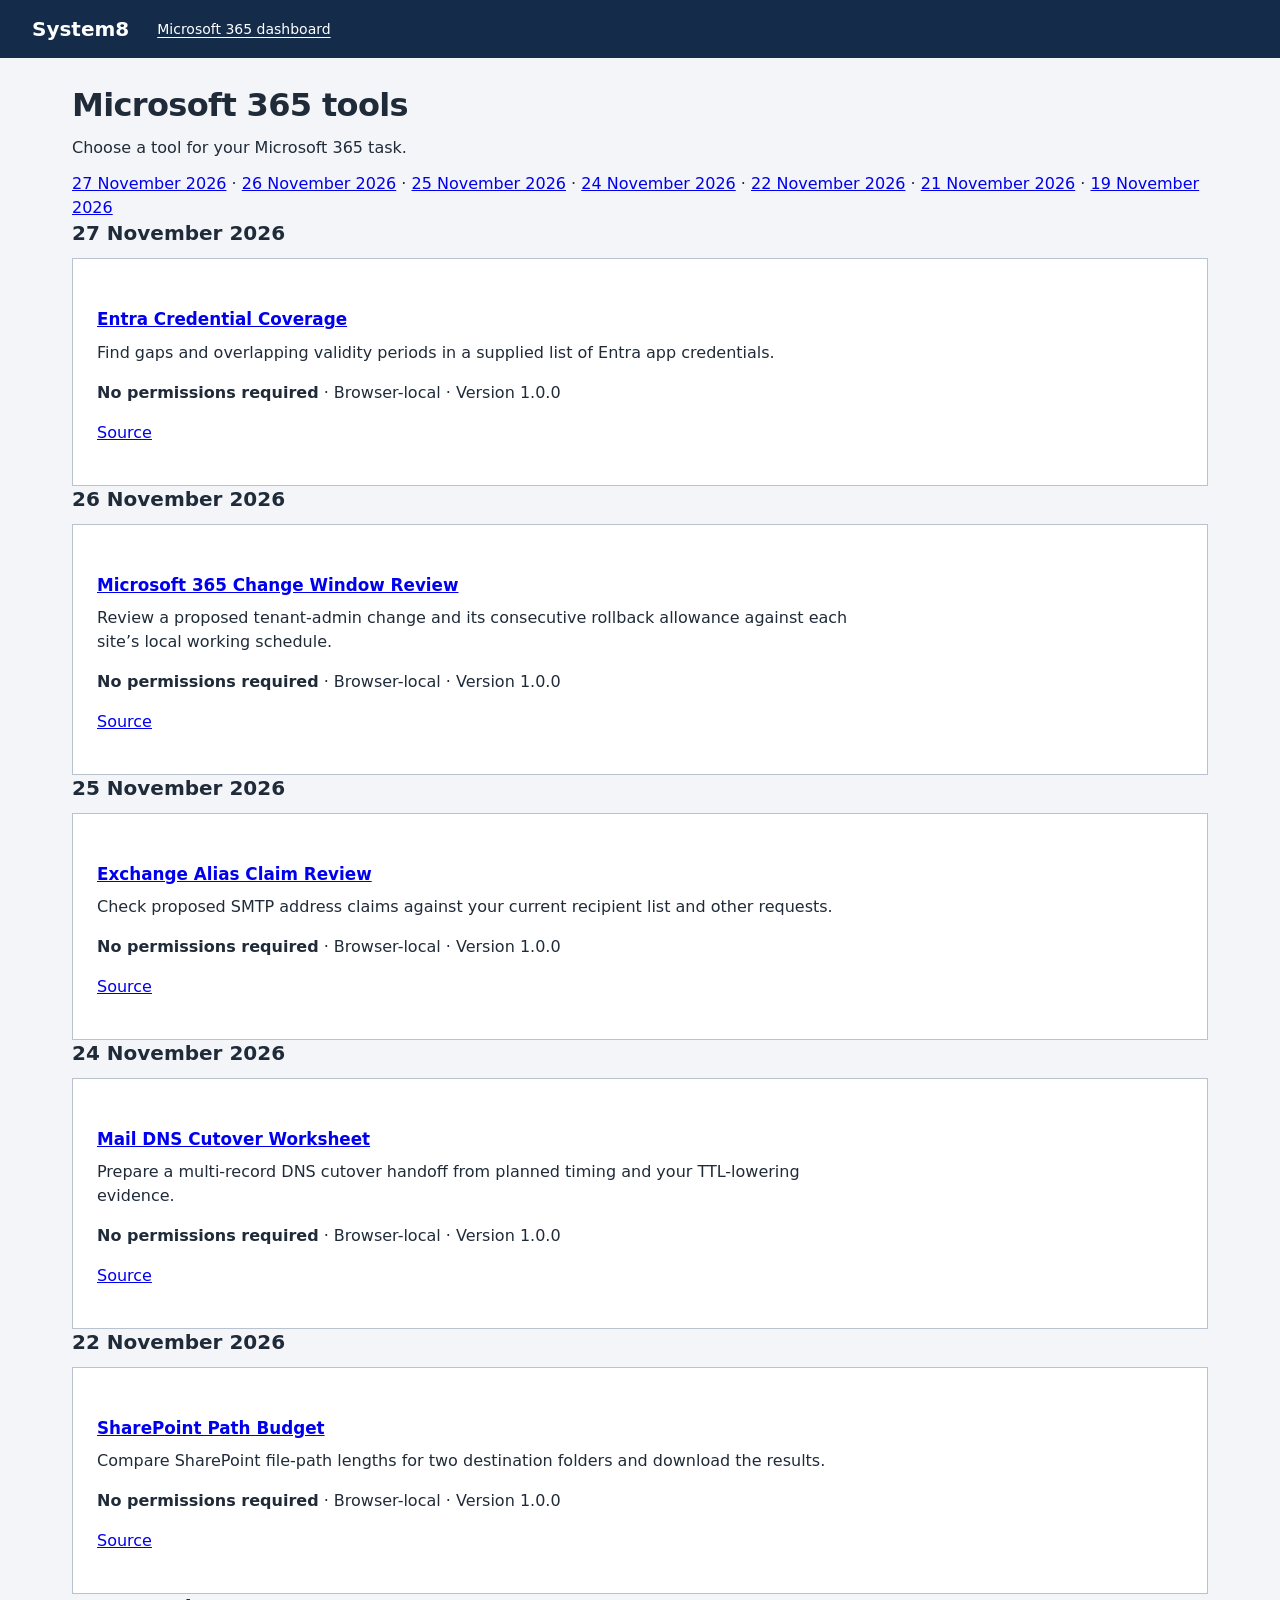
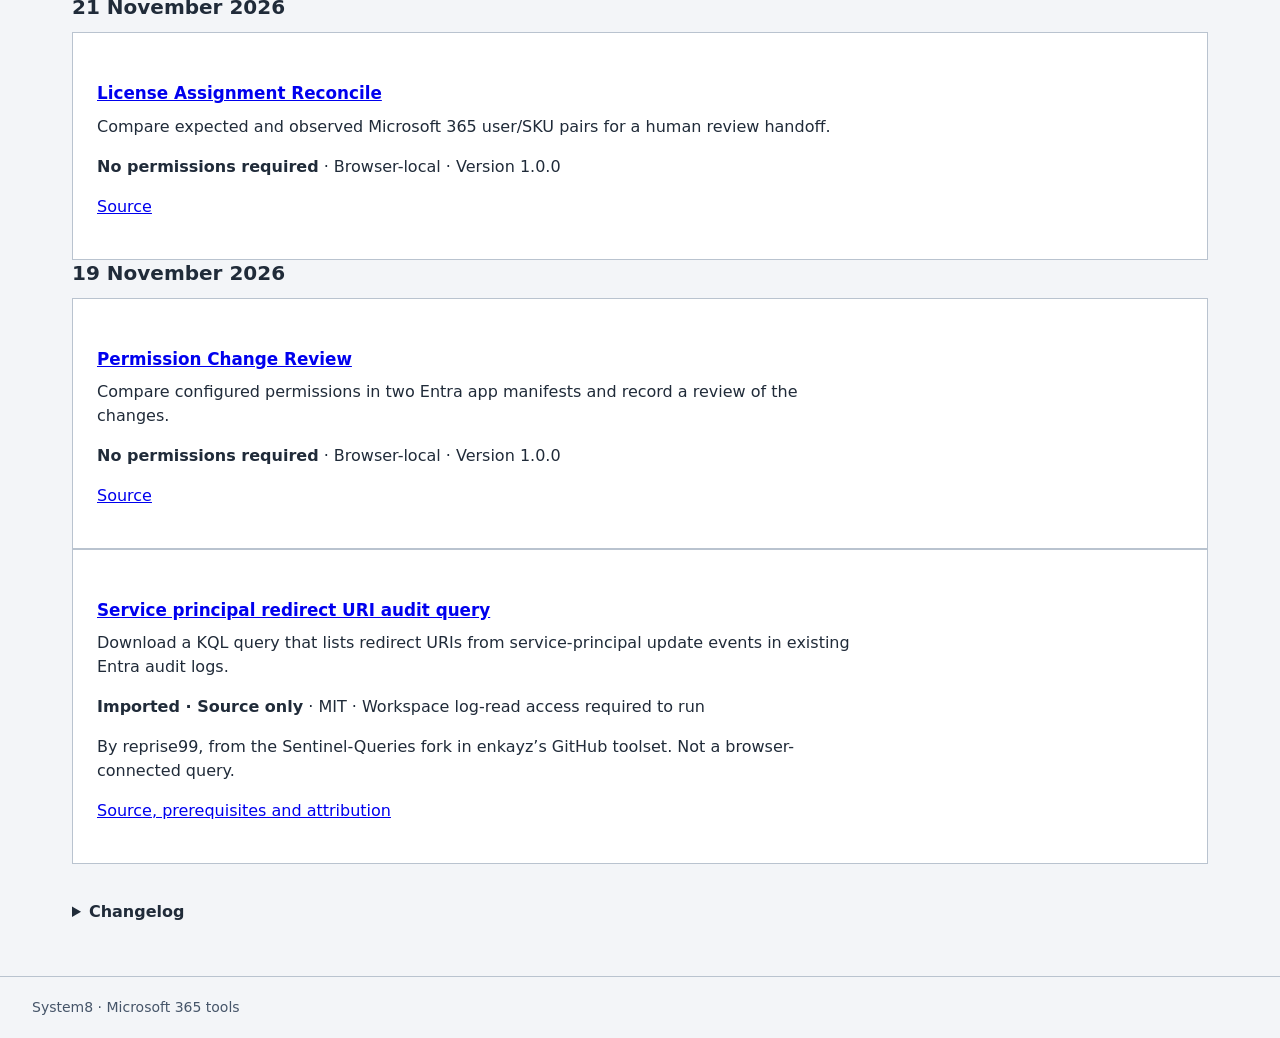
==== commit 1ac59256: "feat: add Entra credential coverage review" ====
--- a/public/tools/index.html
+++ b/public/tools/index.html
@@ -1,2 +1,2 @@
 <!doctype html>
-<html lang="en"><head><meta charset="utf-8"><meta name="viewport" content="width=device-width,initial-scale=1"><meta name="referrer" content="no-referrer"><meta http-equiv="Content-Security-Policy" content="default-src 'none'; style-src 'self'; base-uri 'none'; form-action 'none'"><title>Microsoft 365 tools · System8</title><link rel="stylesheet" href="./permission-change-review/style.css"></head><body><a class="skip" href="#main">Skip to tools</a><header><span class="brand">System8</span><a href="/">Microsoft 365 dashboard</a></header><main id="main"><h1>Microsoft 365 tools</h1><p class="purpose">Choose a tool for your Microsoft 365 task.</p><nav aria-label="Browse by date"><a href="#date-2026-11-26">26 November 2026</a> · <a href="#date-2026-11-25">25 November 2026</a> · <a href="#date-2026-11-24">24 November 2026</a> · <a href="#date-2026-11-22">22 November 2026</a> · <a href="#date-2026-11-21">21 November 2026</a> · <a href="#date-2026-11-19">19 November 2026</a></nav><section id="date-2026-11-26"><h2><time datetime="2026-11-26">26 November 2026</time></h2><article class="workspace"><h3><a href="./change-window-review/">Microsoft 365 Change Window Review</a></h3><p>Review a proposed tenant-admin change and its consecutive rollback allowance against each site’s local working schedule.</p><p><strong>No permissions required</strong> · Browser-local · Version 1.0.0</p><p><a href="https://github.com/enkayz/system8-m365-tools/tree/main/public/tools/change-window-review">Source</a></p></article></section><section id="date-2026-11-25"><h2><time datetime="2026-11-25">25 November 2026</time></h2><article class="workspace"><h3><a href="./exchange-alias-claims/">Exchange Alias Claim Review</a></h3><p>Check proposed SMTP address claims against your current recipient list and other requests.</p><p><strong>No permissions required</strong> · Browser-local · Version 1.0.0</p><p><a href="https://github.com/enkayz/system8-m365-tools/tree/main/public/tools/exchange-alias-claims">Source</a></p></article></section><section id="date-2026-11-24"><h2><time datetime="2026-11-24">24 November 2026</time></h2><article class="workspace"><h3><a href="./mail-dns-cutover/">Mail DNS Cutover Worksheet</a></h3><p>Prepare a multi-record DNS cutover handoff from planned timing and your TTL-lowering evidence.</p><p><strong>No permissions required</strong> · Browser-local · Version 1.0.0</p><p><a href="https://github.com/enkayz/system8-m365-tools/tree/main/public/tools/mail-dns-cutover">Source</a></p></article></section><section id="date-2026-11-22"><h2><time datetime="2026-11-22">22 November 2026</time></h2><article class="workspace"><h3><a href="./sharepoint-path-budget/">SharePoint Path Budget</a></h3><p>Compare SharePoint file-path lengths for two destination folders and download the results.</p><p><strong>No permissions required</strong> · Browser-local · Version 1.0.0</p><p><a href="https://github.com/enkayz/system8-m365-tools/tree/main/public/tools/sharepoint-path-budget">Source</a></p></article></section><section id="date-2026-11-21"><h2><time datetime="2026-11-21">21 November 2026</time></h2><article class="workspace"><h3><a href="./license-assignment-reconcile/">License Assignment Reconcile</a></h3><p>Compare expected and observed Microsoft 365 user/SKU pairs for a human review handoff.</p><p><strong>No permissions required</strong> · Browser-local · Version 1.0.0</p><p><a href="https://github.com/enkayz/system8-m365-tools/tree/main/public/tools/license-assignment-reconcile">Source</a></p></article></section><section id="date-2026-11-19"><h2><time datetime="2026-11-19">19 November 2026</time></h2><article class="workspace"><h3><a href="./permission-change-review/">Permission Change Review</a></h3><p>Compare configured permissions in two Entra app manifests and record a review of the changes.</p><p><strong>No permissions required</strong> · Browser-local · Version 1.0.0</p><p><a href="https://github.com/enkayz/system8-m365-tools/tree/main/public/tools/permission-change-review">Source</a></p></article><article class="workspace"><h3><a href="./redirect-uri-audit/">Service principal redirect URI audit query</a></h3><p>Download a KQL query that lists redirect URIs from service-principal update events in existing Entra audit logs.</p><p><strong>Imported · Source only</strong> · MIT · Workspace log-read access required to run</p><p>By reprise99, from the Sentinel-Queries fork in enkayz’s GitHub toolset. Not a browser-connected query.</p><p><a href="./redirect-uri-audit/">Source, prerequisites and attribution</a></p></article></section><details class="data-help"><summary>Changelog</summary><p><time datetime="2026-11-26">2026-11-26</time> · Microsoft 365 Change Window Review 1.0.0: separate execution/rollback working-time collisions and all-site JSON/CSV handoff.</p><p><time datetime="2026-11-25">2026-11-25</time> · Exchange Alias Claim Review 1.0.0: current and proposed owner conflicts with local JSON/CSV handoff.</p><p><time datetime="2026-11-24">2026-11-24</time> · Mail DNS Cutover Worksheet 1.0.0: per-RRset timing, lowering evidence and JSON/CSV handoff.</p><p><time datetime="2026-11-22">2026-11-22</time> · SharePoint Path Budget 1.0.0: destination scenarios and local file-path review.</p><p><time datetime="2026-11-21">2026-11-21</time> · License Assignment Reconcile 1.0.0: local CSV comparison and JSON/CSV handoff.</p><p><time datetime="2026-11-19">2026-11-19</time> · Permission Change Review 1.0.0; added the attributed redirect URI query source download. The comparison begun on 18 November was first published on 19 November.</p></details></main><footer>System8 · Microsoft 365 tools</footer></body></html>
+<html lang="en"><head><meta charset="utf-8"><meta name="viewport" content="width=device-width,initial-scale=1"><meta name="referrer" content="no-referrer"><meta http-equiv="Content-Security-Policy" content="default-src 'none'; style-src 'self'; base-uri 'none'; form-action 'none'"><title>Microsoft 365 tools · System8</title><link rel="stylesheet" href="./permission-change-review/style.css"></head><body><a class="skip" href="#main">Skip to tools</a><header><span class="brand">System8</span><a href="/">Microsoft 365 dashboard</a></header><main id="main"><h1>Microsoft 365 tools</h1><p class="purpose">Choose a tool for your Microsoft 365 task.</p><nav aria-label="Browse by date"><a href="#date-2026-11-27">27 November 2026</a> · <a href="#date-2026-11-26">26 November 2026</a> · <a href="#date-2026-11-25">25 November 2026</a> · <a href="#date-2026-11-24">24 November 2026</a> · <a href="#date-2026-11-22">22 November 2026</a> · <a href="#date-2026-11-21">21 November 2026</a> · <a href="#date-2026-11-19">19 November 2026</a></nav><section id="date-2026-11-27"><h2><time datetime="2026-11-27">27 November 2026</time></h2><article class="workspace"><h3><a href="./credential-coverage/">Entra Credential Coverage</a></h3><p>Find gaps and overlapping validity periods in a supplied list of Entra app credentials.</p><p><strong>No permissions required</strong> · Browser-local · Version 1.0.0</p><p><a href="https://github.com/enkayz/system8-m365-tools/tree/main/public/tools/credential-coverage">Source</a></p></article></section><section id="date-2026-11-26"><h2><time datetime="2026-11-26">26 November 2026</time></h2><article class="workspace"><h3><a href="./change-window-review/">Microsoft 365 Change Window Review</a></h3><p>Review a proposed tenant-admin change and its consecutive rollback allowance against each site’s local working schedule.</p><p><strong>No permissions required</strong> · Browser-local · Version 1.0.0</p><p><a href="https://github.com/enkayz/system8-m365-tools/tree/main/public/tools/change-window-review">Source</a></p></article></section><section id="date-2026-11-25"><h2><time datetime="2026-11-25">25 November 2026</time></h2><article class="workspace"><h3><a href="./exchange-alias-claims/">Exchange Alias Claim Review</a></h3><p>Check proposed SMTP address claims against your current recipient list and other requests.</p><p><strong>No permissions required</strong> · Browser-local · Version 1.0.0</p><p><a href="https://github.com/enkayz/system8-m365-tools/tree/main/public/tools/exchange-alias-claims">Source</a></p></article></section><section id="date-2026-11-24"><h2><time datetime="2026-11-24">24 November 2026</time></h2><article class="workspace"><h3><a href="./mail-dns-cutover/">Mail DNS Cutover Worksheet</a></h3><p>Prepare a multi-record DNS cutover handoff from planned timing and your TTL-lowering evidence.</p><p><strong>No permissions required</strong> · Browser-local · Version 1.0.0</p><p><a href="https://github.com/enkayz/system8-m365-tools/tree/main/public/tools/mail-dns-cutover">Source</a></p></article></section><section id="date-2026-11-22"><h2><time datetime="2026-11-22">22 November 2026</time></h2><article class="workspace"><h3><a href="./sharepoint-path-budget/">SharePoint Path Budget</a></h3><p>Compare SharePoint file-path lengths for two destination folders and download the results.</p><p><strong>No permissions required</strong> · Browser-local · Version 1.0.0</p><p><a href="https://github.com/enkayz/system8-m365-tools/tree/main/public/tools/sharepoint-path-budget">Source</a></p></article></section><section id="date-2026-11-21"><h2><time datetime="2026-11-21">21 November 2026</time></h2><article class="workspace"><h3><a href="./license-assignment-reconcile/">License Assignment Reconcile</a></h3><p>Compare expected and observed Microsoft 365 user/SKU pairs for a human review handoff.</p><p><strong>No permissions required</strong> · Browser-local · Version 1.0.0</p><p><a href="https://github.com/enkayz/system8-m365-tools/tree/main/public/tools/license-assignment-reconcile">Source</a></p></article></section><section id="date-2026-11-19"><h2><time datetime="2026-11-19">19 November 2026</time></h2><article class="workspace"><h3><a href="./permission-change-review/">Permission Change Review</a></h3><p>Compare configured permissions in two Entra app manifests and record a review of the changes.</p><p><strong>No permissions required</strong> · Browser-local · Version 1.0.0</p><p><a href="https://github.com/enkayz/system8-m365-tools/tree/main/public/tools/permission-change-review">Source</a></p></article><article class="workspace"><h3><a href="./redirect-uri-audit/">Service principal redirect URI audit query</a></h3><p>Download a KQL query that lists redirect URIs from service-principal update events in existing Entra audit logs.</p><p><strong>Imported · Source only</strong> · MIT · Workspace log-read access required to run</p><p>By reprise99, from the Sentinel-Queries fork in enkayz’s GitHub toolset. Not a browser-connected query.</p><p><a href="./redirect-uri-audit/">Source, prerequisites and attribution</a></p></article></section><details class="data-help"><summary>Changelog</summary><p><time datetime="2026-11-27">2026-11-27</time> · Entra Credential Coverage 1.0.0: application/kind validity gaps, overlaps and local JSON/CSV handoff.</p><p><time datetime="2026-11-26">2026-11-26</time> · Microsoft 365 Change Window Review 1.0.0: separate execution/rollback working-time collisions and all-site JSON/CSV handoff.</p><p><time datetime="2026-11-25">2026-11-25</time> · Exchange Alias Claim Review 1.0.0: current and proposed owner conflicts with local JSON/CSV handoff.</p><p><time datetime="2026-11-24">2026-11-24</time> · Mail DNS Cutover Worksheet 1.0.0: per-RRset timing, lowering evidence and JSON/CSV handoff.</p><p><time datetime="2026-11-22">2026-11-22</time> · SharePoint Path Budget 1.0.0: destination scenarios and local file-path review.</p><p><time datetime="2026-11-21">2026-11-21</time> · License Assignment Reconcile 1.0.0: local CSV comparison and JSON/CSV handoff.</p><p><time datetime="2026-11-19">2026-11-19</time> · Permission Change Review 1.0.0; added the attributed redirect URI query source download. The comparison begun on 18 November was first published on 19 November.</p></details></main><footer>System8 · Microsoft 365 tools</footer></body></html>
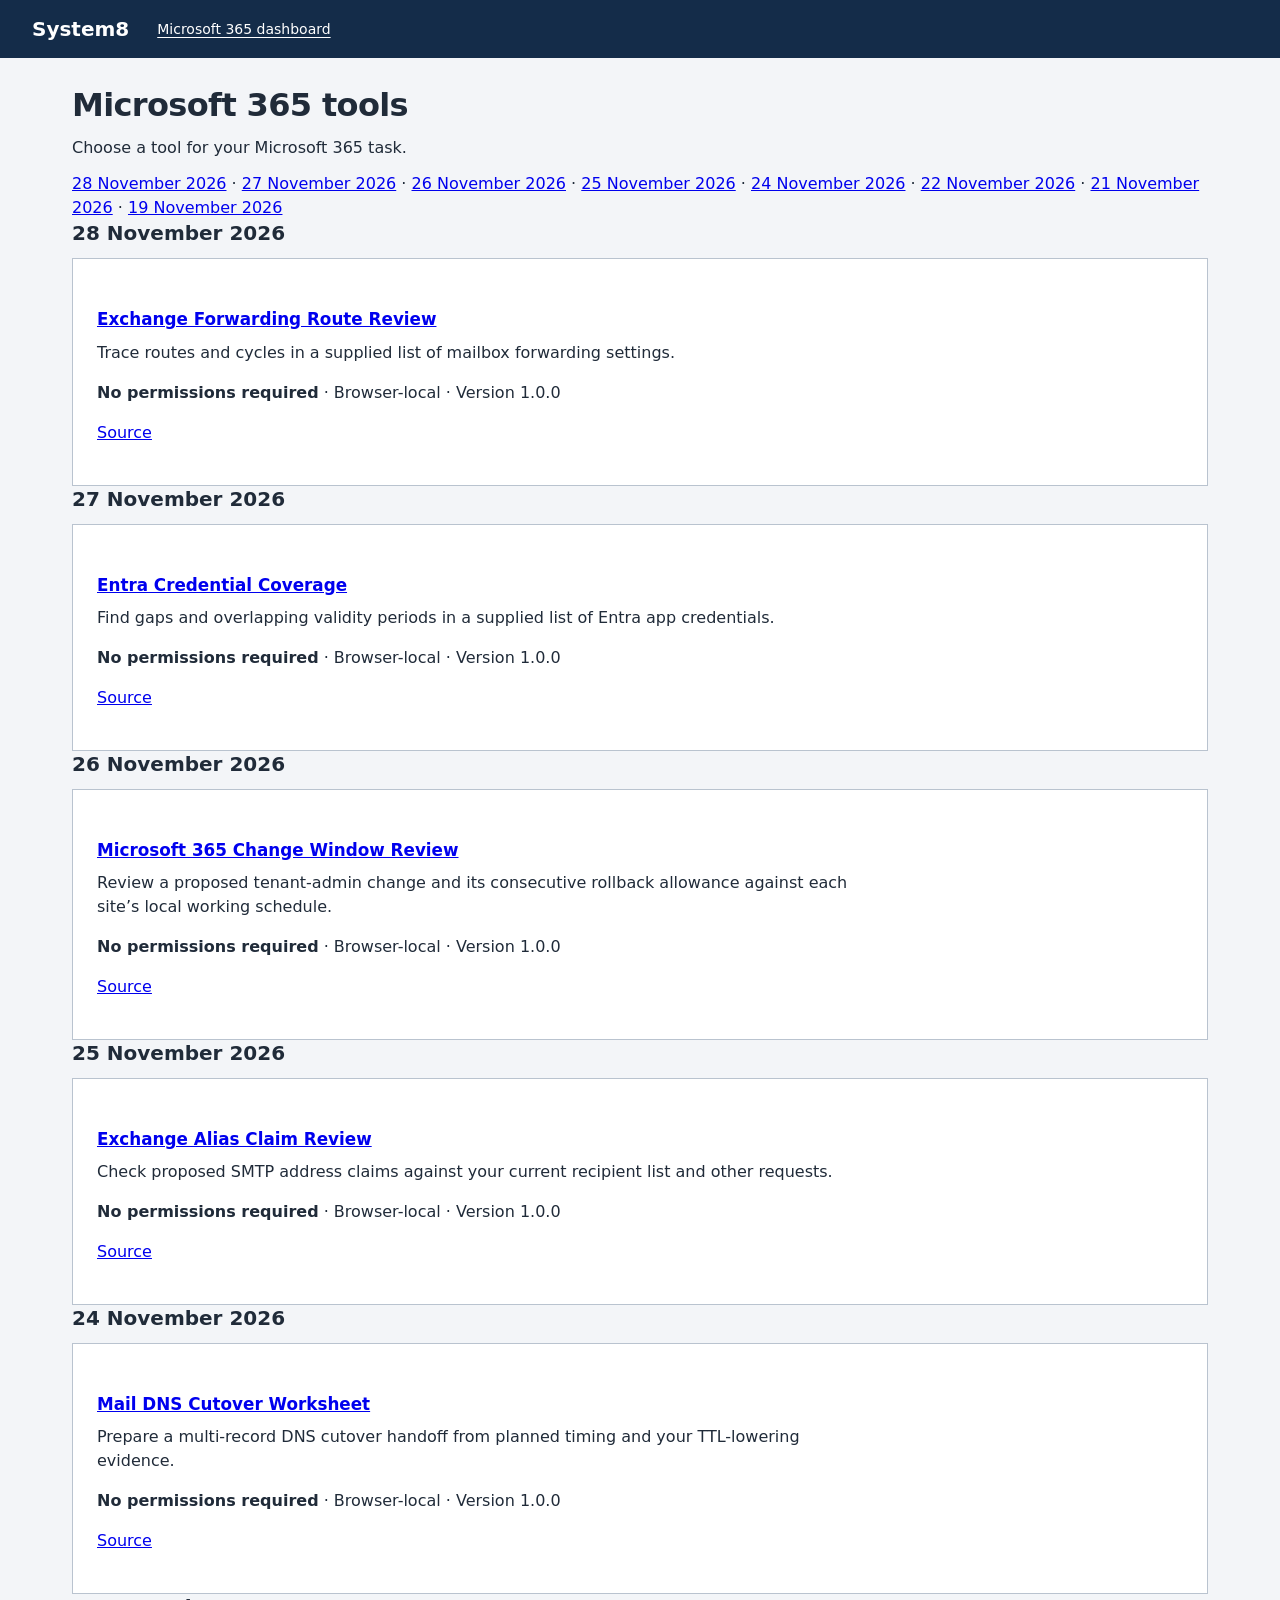
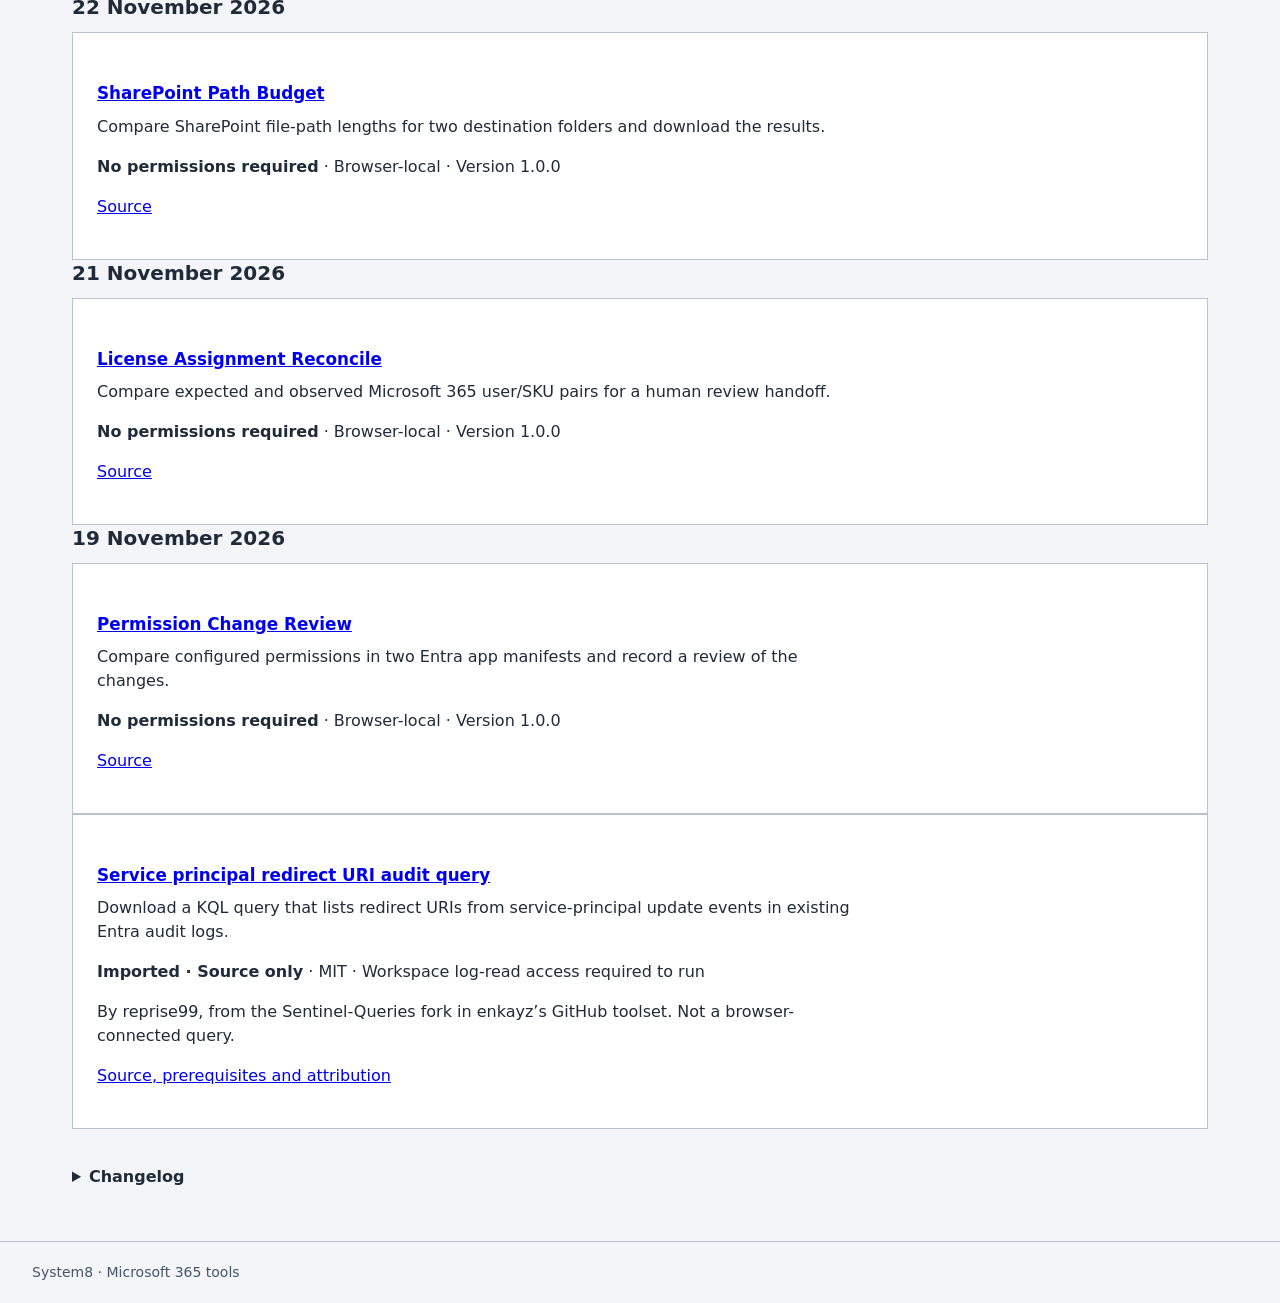
==== commit 1fcb7c61: "feat: add Exchange forwarding route review" ====
--- a/public/tools/index.html
+++ b/public/tools/index.html
@@ -1,2 +1,2 @@
 <!doctype html>
-<html lang="en"><head><meta charset="utf-8"><meta name="viewport" content="width=device-width,initial-scale=1"><meta name="referrer" content="no-referrer"><meta http-equiv="Content-Security-Policy" content="default-src 'none'; style-src 'self'; base-uri 'none'; form-action 'none'"><title>Microsoft 365 tools · System8</title><link rel="stylesheet" href="./permission-change-review/style.css"></head><body><a class="skip" href="#main">Skip to tools</a><header><span class="brand">System8</span><a href="/">Microsoft 365 dashboard</a></header><main id="main"><h1>Microsoft 365 tools</h1><p class="purpose">Choose a tool for your Microsoft 365 task.</p><nav aria-label="Browse by date"><a href="#date-2026-11-27">27 November 2026</a> · <a href="#date-2026-11-26">26 November 2026</a> · <a href="#date-2026-11-25">25 November 2026</a> · <a href="#date-2026-11-24">24 November 2026</a> · <a href="#date-2026-11-22">22 November 2026</a> · <a href="#date-2026-11-21">21 November 2026</a> · <a href="#date-2026-11-19">19 November 2026</a></nav><section id="date-2026-11-27"><h2><time datetime="2026-11-27">27 November 2026</time></h2><article class="workspace"><h3><a href="./credential-coverage/">Entra Credential Coverage</a></h3><p>Find gaps and overlapping validity periods in a supplied list of Entra app credentials.</p><p><strong>No permissions required</strong> · Browser-local · Version 1.0.0</p><p><a href="https://github.com/enkayz/system8-m365-tools/tree/main/public/tools/credential-coverage">Source</a></p></article></section><section id="date-2026-11-26"><h2><time datetime="2026-11-26">26 November 2026</time></h2><article class="workspace"><h3><a href="./change-window-review/">Microsoft 365 Change Window Review</a></h3><p>Review a proposed tenant-admin change and its consecutive rollback allowance against each site’s local working schedule.</p><p><strong>No permissions required</strong> · Browser-local · Version 1.0.0</p><p><a href="https://github.com/enkayz/system8-m365-tools/tree/main/public/tools/change-window-review">Source</a></p></article></section><section id="date-2026-11-25"><h2><time datetime="2026-11-25">25 November 2026</time></h2><article class="workspace"><h3><a href="./exchange-alias-claims/">Exchange Alias Claim Review</a></h3><p>Check proposed SMTP address claims against your current recipient list and other requests.</p><p><strong>No permissions required</strong> · Browser-local · Version 1.0.0</p><p><a href="https://github.com/enkayz/system8-m365-tools/tree/main/public/tools/exchange-alias-claims">Source</a></p></article></section><section id="date-2026-11-24"><h2><time datetime="2026-11-24">24 November 2026</time></h2><article class="workspace"><h3><a href="./mail-dns-cutover/">Mail DNS Cutover Worksheet</a></h3><p>Prepare a multi-record DNS cutover handoff from planned timing and your TTL-lowering evidence.</p><p><strong>No permissions required</strong> · Browser-local · Version 1.0.0</p><p><a href="https://github.com/enkayz/system8-m365-tools/tree/main/public/tools/mail-dns-cutover">Source</a></p></article></section><section id="date-2026-11-22"><h2><time datetime="2026-11-22">22 November 2026</time></h2><article class="workspace"><h3><a href="./sharepoint-path-budget/">SharePoint Path Budget</a></h3><p>Compare SharePoint file-path lengths for two destination folders and download the results.</p><p><strong>No permissions required</strong> · Browser-local · Version 1.0.0</p><p><a href="https://github.com/enkayz/system8-m365-tools/tree/main/public/tools/sharepoint-path-budget">Source</a></p></article></section><section id="date-2026-11-21"><h2><time datetime="2026-11-21">21 November 2026</time></h2><article class="workspace"><h3><a href="./license-assignment-reconcile/">License Assignment Reconcile</a></h3><p>Compare expected and observed Microsoft 365 user/SKU pairs for a human review handoff.</p><p><strong>No permissions required</strong> · Browser-local · Version 1.0.0</p><p><a href="https://github.com/enkayz/system8-m365-tools/tree/main/public/tools/license-assignment-reconcile">Source</a></p></article></section><section id="date-2026-11-19"><h2><time datetime="2026-11-19">19 November 2026</time></h2><article class="workspace"><h3><a href="./permission-change-review/">Permission Change Review</a></h3><p>Compare configured permissions in two Entra app manifests and record a review of the changes.</p><p><strong>No permissions required</strong> · Browser-local · Version 1.0.0</p><p><a href="https://github.com/enkayz/system8-m365-tools/tree/main/public/tools/permission-change-review">Source</a></p></article><article class="workspace"><h3><a href="./redirect-uri-audit/">Service principal redirect URI audit query</a></h3><p>Download a KQL query that lists redirect URIs from service-principal update events in existing Entra audit logs.</p><p><strong>Imported · Source only</strong> · MIT · Workspace log-read access required to run</p><p>By reprise99, from the Sentinel-Queries fork in enkayz’s GitHub toolset. Not a browser-connected query.</p><p><a href="./redirect-uri-audit/">Source, prerequisites and attribution</a></p></article></section><details class="data-help"><summary>Changelog</summary><p><time datetime="2026-11-27">2026-11-27</time> · Entra Credential Coverage 1.0.0: application/kind validity gaps, overlaps and local JSON/CSV handoff.</p><p><time datetime="2026-11-26">2026-11-26</time> · Microsoft 365 Change Window Review 1.0.0: separate execution/rollback working-time collisions and all-site JSON/CSV handoff.</p><p><time datetime="2026-11-25">2026-11-25</time> · Exchange Alias Claim Review 1.0.0: current and proposed owner conflicts with local JSON/CSV handoff.</p><p><time datetime="2026-11-24">2026-11-24</time> · Mail DNS Cutover Worksheet 1.0.0: per-RRset timing, lowering evidence and JSON/CSV handoff.</p><p><time datetime="2026-11-22">2026-11-22</time> · SharePoint Path Budget 1.0.0: destination scenarios and local file-path review.</p><p><time datetime="2026-11-21">2026-11-21</time> · License Assignment Reconcile 1.0.0: local CSV comparison and JSON/CSV handoff.</p><p><time datetime="2026-11-19">2026-11-19</time> · Permission Change Review 1.0.0; added the attributed redirect URI query source download. The comparison begun on 18 November was first published on 19 November.</p></details></main><footer>System8 · Microsoft 365 tools</footer></body></html>
+<html lang="en"><head><meta charset="utf-8"><meta name="viewport" content="width=device-width,initial-scale=1"><meta name="referrer" content="no-referrer"><meta http-equiv="Content-Security-Policy" content="default-src 'none'; style-src 'self'; base-uri 'none'; form-action 'none'"><title>Microsoft 365 tools · System8</title><link rel="stylesheet" href="./permission-change-review/style.css"></head><body><a class="skip" href="#main">Skip to tools</a><header><span class="brand">System8</span><a href="/">Microsoft 365 dashboard</a></header><main id="main"><h1>Microsoft 365 tools</h1><p class="purpose">Choose a tool for your Microsoft 365 task.</p><nav aria-label="Browse by date"><a href="#date-2026-11-28">28 November 2026</a> · <a href="#date-2026-11-27">27 November 2026</a> · <a href="#date-2026-11-26">26 November 2026</a> · <a href="#date-2026-11-25">25 November 2026</a> · <a href="#date-2026-11-24">24 November 2026</a> · <a href="#date-2026-11-22">22 November 2026</a> · <a href="#date-2026-11-21">21 November 2026</a> · <a href="#date-2026-11-19">19 November 2026</a></nav><section id="date-2026-11-28"><h2><time datetime="2026-11-28">28 November 2026</time></h2><article class="workspace"><h3><a href="./forwarding-route-review/">Exchange Forwarding Route Review</a></h3><p>Trace routes and cycles in a supplied list of mailbox forwarding settings.</p><p><strong>No permissions required</strong> · Browser-local · Version 1.0.0</p><p><a href="https://github.com/enkayz/system8-m365-tools/tree/main/public/tools/forwarding-route-review">Source</a></p></article></section><section id="date-2026-11-27"><h2><time datetime="2026-11-27">27 November 2026</time></h2><article class="workspace"><h3><a href="./credential-coverage/">Entra Credential Coverage</a></h3><p>Find gaps and overlapping validity periods in a supplied list of Entra app credentials.</p><p><strong>No permissions required</strong> · Browser-local · Version 1.0.0</p><p><a href="https://github.com/enkayz/system8-m365-tools/tree/main/public/tools/credential-coverage">Source</a></p></article></section><section id="date-2026-11-26"><h2><time datetime="2026-11-26">26 November 2026</time></h2><article class="workspace"><h3><a href="./change-window-review/">Microsoft 365 Change Window Review</a></h3><p>Review a proposed tenant-admin change and its consecutive rollback allowance against each site’s local working schedule.</p><p><strong>No permissions required</strong> · Browser-local · Version 1.0.0</p><p><a href="https://github.com/enkayz/system8-m365-tools/tree/main/public/tools/change-window-review">Source</a></p></article></section><section id="date-2026-11-25"><h2><time datetime="2026-11-25">25 November 2026</time></h2><article class="workspace"><h3><a href="./exchange-alias-claims/">Exchange Alias Claim Review</a></h3><p>Check proposed SMTP address claims against your current recipient list and other requests.</p><p><strong>No permissions required</strong> · Browser-local · Version 1.0.0</p><p><a href="https://github.com/enkayz/system8-m365-tools/tree/main/public/tools/exchange-alias-claims">Source</a></p></article></section><section id="date-2026-11-24"><h2><time datetime="2026-11-24">24 November 2026</time></h2><article class="workspace"><h3><a href="./mail-dns-cutover/">Mail DNS Cutover Worksheet</a></h3><p>Prepare a multi-record DNS cutover handoff from planned timing and your TTL-lowering evidence.</p><p><strong>No permissions required</strong> · Browser-local · Version 1.0.0</p><p><a href="https://github.com/enkayz/system8-m365-tools/tree/main/public/tools/mail-dns-cutover">Source</a></p></article></section><section id="date-2026-11-22"><h2><time datetime="2026-11-22">22 November 2026</time></h2><article class="workspace"><h3><a href="./sharepoint-path-budget/">SharePoint Path Budget</a></h3><p>Compare SharePoint file-path lengths for two destination folders and download the results.</p><p><strong>No permissions required</strong> · Browser-local · Version 1.0.0</p><p><a href="https://github.com/enkayz/system8-m365-tools/tree/main/public/tools/sharepoint-path-budget">Source</a></p></article></section><section id="date-2026-11-21"><h2><time datetime="2026-11-21">21 November 2026</time></h2><article class="workspace"><h3><a href="./license-assignment-reconcile/">License Assignment Reconcile</a></h3><p>Compare expected and observed Microsoft 365 user/SKU pairs for a human review handoff.</p><p><strong>No permissions required</strong> · Browser-local · Version 1.0.0</p><p><a href="https://github.com/enkayz/system8-m365-tools/tree/main/public/tools/license-assignment-reconcile">Source</a></p></article></section><section id="date-2026-11-19"><h2><time datetime="2026-11-19">19 November 2026</time></h2><article class="workspace"><h3><a href="./permission-change-review/">Permission Change Review</a></h3><p>Compare configured permissions in two Entra app manifests and record a review of the changes.</p><p><strong>No permissions required</strong> · Browser-local · Version 1.0.0</p><p><a href="https://github.com/enkayz/system8-m365-tools/tree/main/public/tools/permission-change-review">Source</a></p></article><article class="workspace"><h3><a href="./redirect-uri-audit/">Service principal redirect URI audit query</a></h3><p>Download a KQL query that lists redirect URIs from service-principal update events in existing Entra audit logs.</p><p><strong>Imported · Source only</strong> · MIT · Workspace log-read access required to run</p><p>By reprise99, from the Sentinel-Queries fork in enkayz’s GitHub toolset. Not a browser-connected query.</p><p><a href="./redirect-uri-audit/">Source, prerequisites and attribution</a></p></article></section><details class="data-help"><summary>Changelog</summary><p><time datetime="2026-11-28">2026-11-28</time> · Exchange Forwarding Route Review 1.0.0: supplied routes, cycles, route-through-mailbox filtering and full JSON/CSV handoff.</p><p><time datetime="2026-11-27">2026-11-27</time> · Entra Credential Coverage 1.0.0: application/kind validity gaps, overlaps and local JSON/CSV handoff.</p><p><time datetime="2026-11-26">2026-11-26</time> · Microsoft 365 Change Window Review 1.0.0: separate execution/rollback working-time collisions and all-site JSON/CSV handoff.</p><p><time datetime="2026-11-25">2026-11-25</time> · Exchange Alias Claim Review 1.0.0: current and proposed owner conflicts with local JSON/CSV handoff.</p><p><time datetime="2026-11-24">2026-11-24</time> · Mail DNS Cutover Worksheet 1.0.0: per-RRset timing, lowering evidence and JSON/CSV handoff.</p><p><time datetime="2026-11-22">2026-11-22</time> · SharePoint Path Budget 1.0.0: destination scenarios and local file-path review.</p><p><time datetime="2026-11-21">2026-11-21</time> · License Assignment Reconcile 1.0.0: local CSV comparison and JSON/CSV handoff.</p><p><time datetime="2026-11-19">2026-11-19</time> · Permission Change Review 1.0.0; added the attributed redirect URI query source download. The comparison begun on 18 November was first published on 19 November.</p></details></main><footer>System8 · Microsoft 365 tools</footer></body></html>
